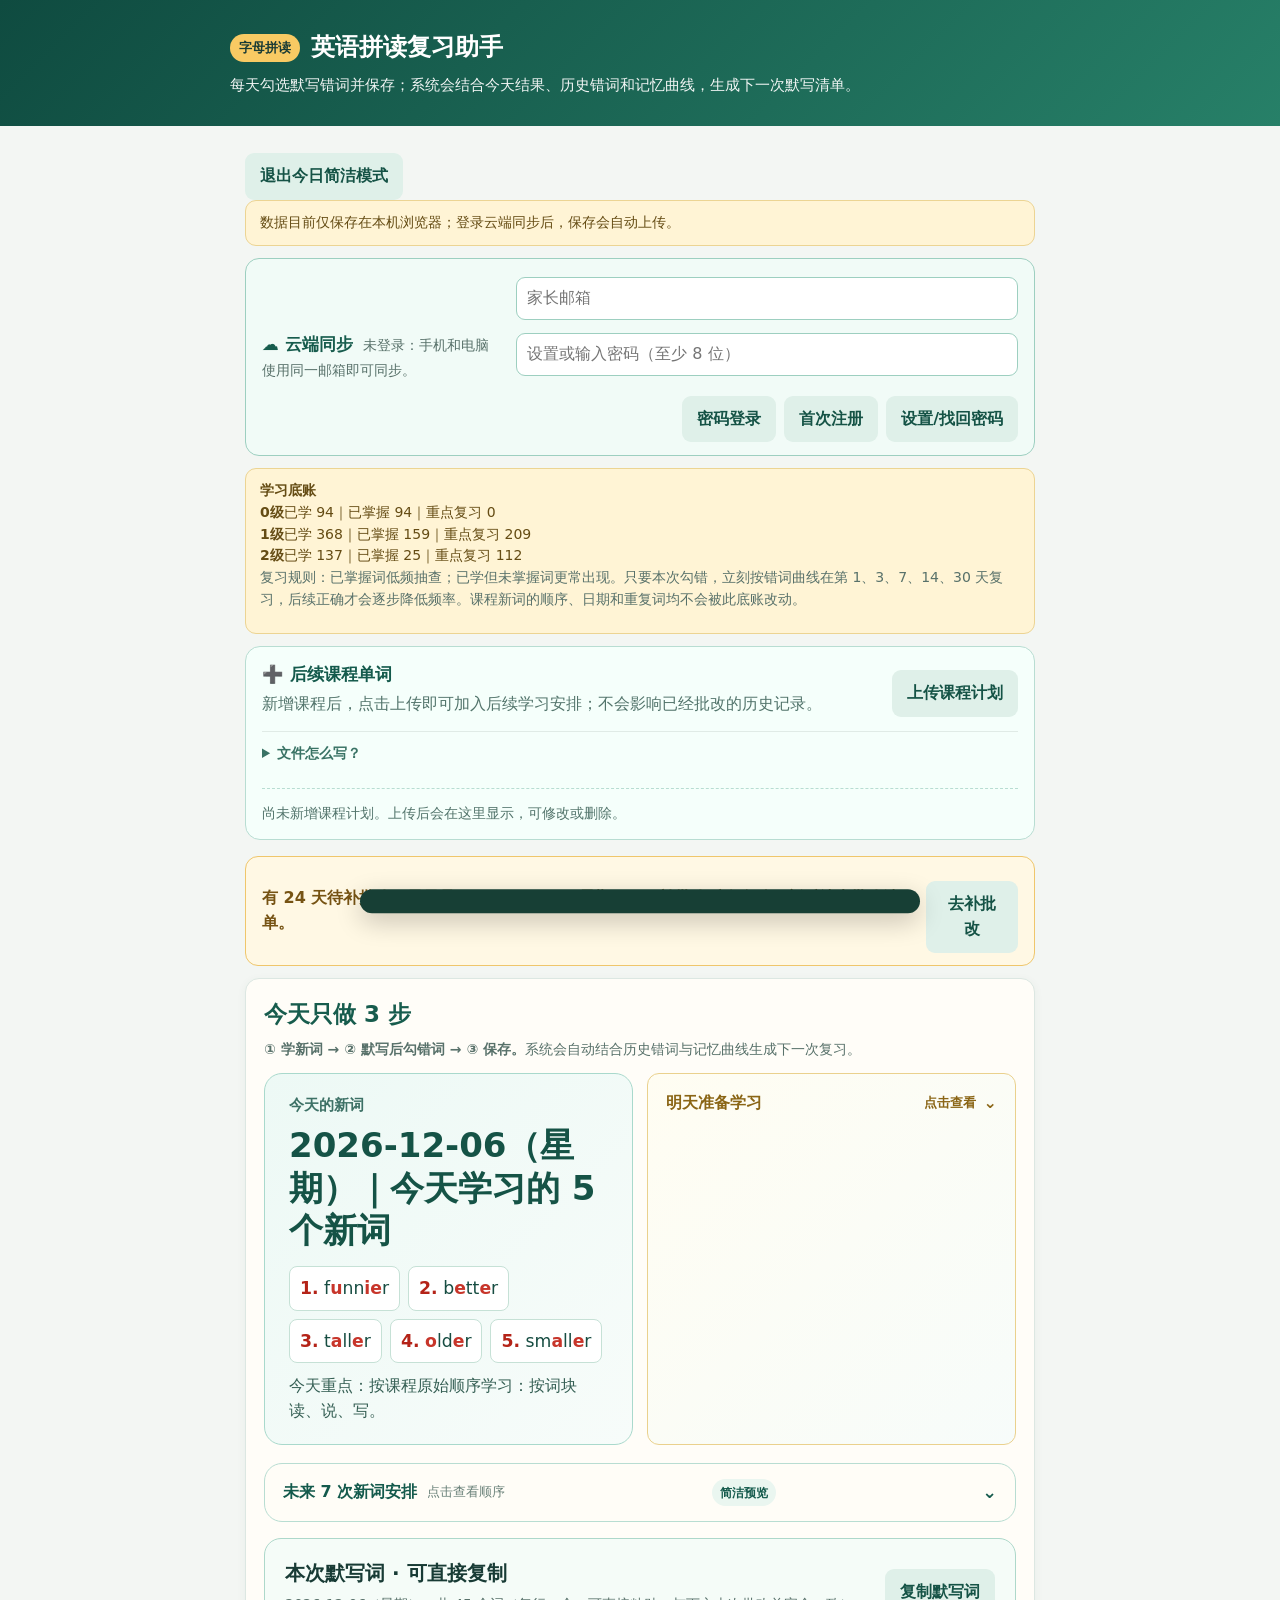
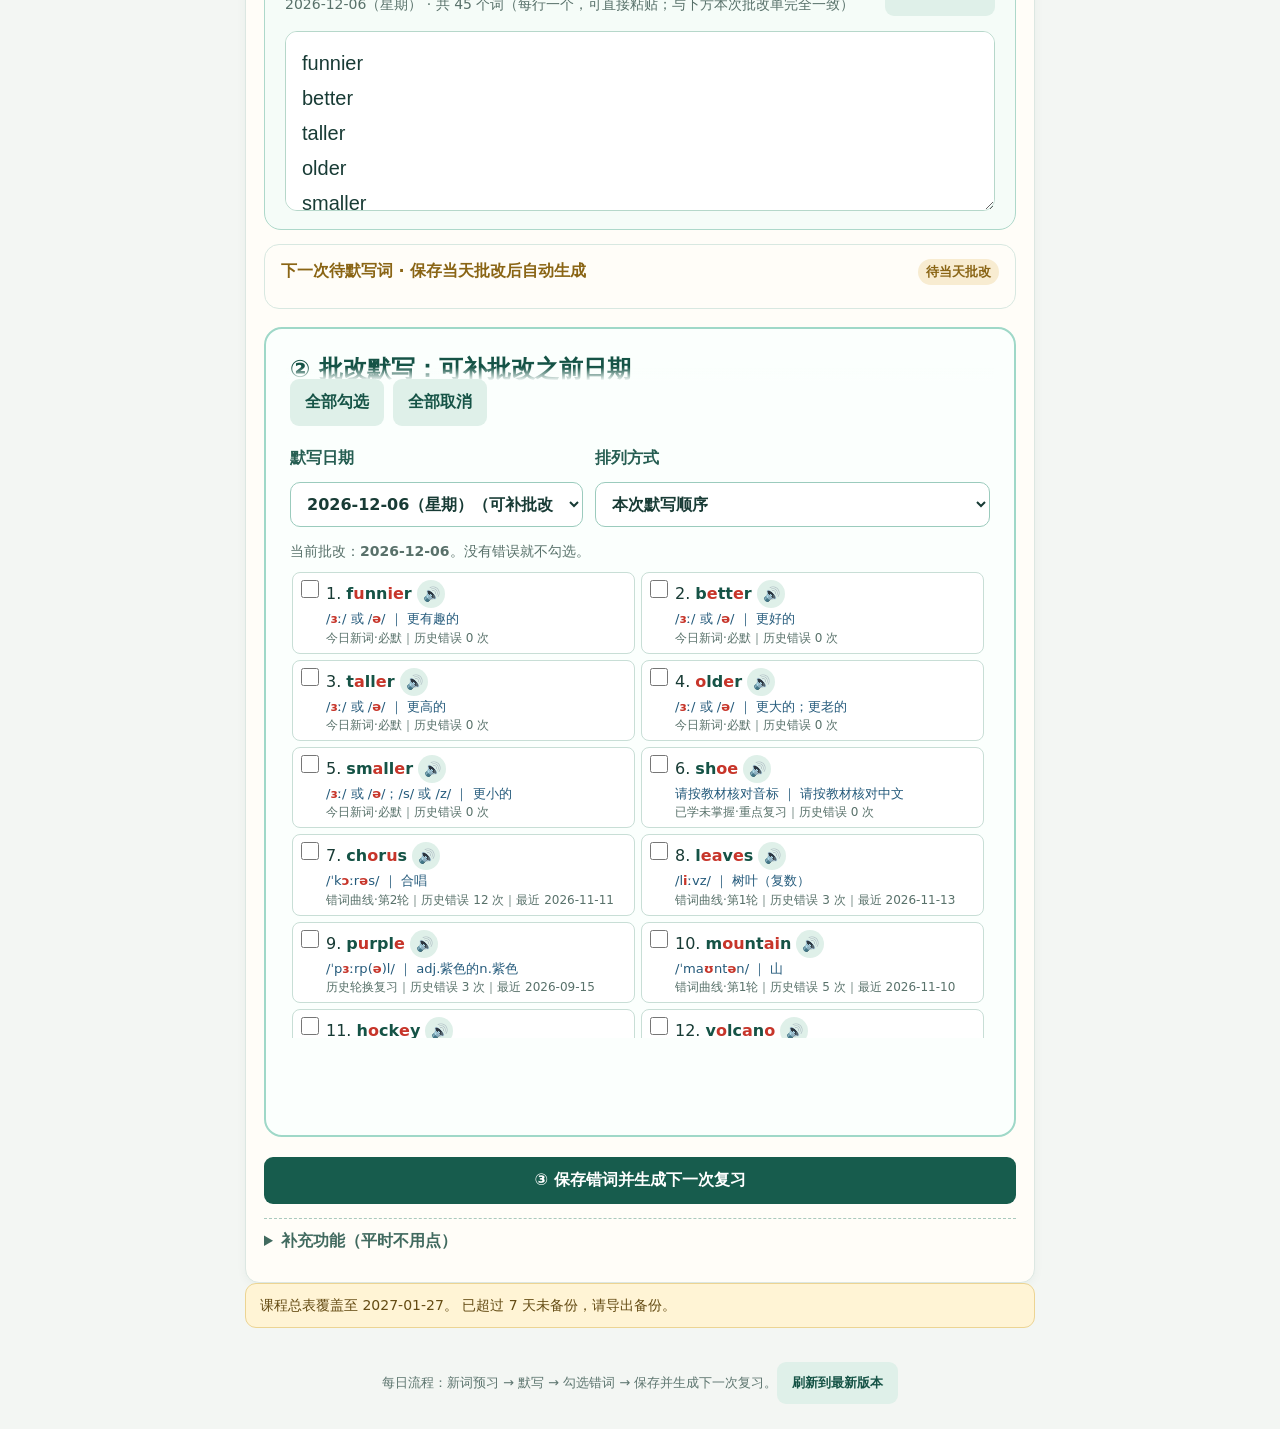
==== index.html @ 4c77c276 "release: load learning baseline and review-priority update" ====
<!doctype html>
<html lang="zh-CN" data-build="20261116-48">
<head>
  <meta charset="utf-8" />
  <meta name="viewport" content="width=device-width, initial-scale=1, viewport-fit=cover" />
  <meta name="theme-color" content="#175c4d" />
  <link rel="manifest" href="./manifest.webmanifest" />
  <link rel="icon" href="./icon.svg" type="image/svg+xml" />
  <title>英语拼读复习助手</title>
  <link rel="stylesheet" href="./style.css" />
  <link rel="stylesheet" href="./upgrade.css?v=20261112-2" />
  <link rel="stylesheet" href="./ui-20261115-37.css?v=20261120-56" />
  <meta http-equiv="Cache-Control" content="no-store, no-cache, must-revalidate" />
</head>
<body>
  <header>
    <div class="brand"><span>字母拼读</span><strong>英语拼读复习助手</strong></div>
    <p>每天勾选默写错词并保存；系统会结合今天结果、历史错词和记忆曲线，生成下一次默写清单。</p>
  </header>
  <main><button type="button" class="secondary compact" id="simpleMode">切换为今日简洁模式</button>
    <section class="notice" id="dataNotice">数据只保存在本手机/浏览器；如需换设备，请在更多功能中导出并导入备份。</section>

    <section class="notice learning-baseline"><b>学习底账</b><div id="learningBaselineContent">正在汇总 0、1、2 级学习进度…</div></section>

    <section class="quick-course" id="quickCourse">
      <div><b>➕ 后续课程单词</b><p>新增课程后，点击上传即可加入后续学习安排；不会影响已经批改的历史记录。</p></div>
      <div class="actions"><button type="button" class="secondary" id="quickImportPlan">上传课程计划</button></div>
      <details><summary>文件怎么写？</summary><p>最简单：新建一个 TXT 文件，每行写一天，例如：<br><code>2026-11-26 | apple, pear, banana, orange, grape</code><br>也支持原来的 JSON 课程计划文件。</p></details>
      <div id="coursePlanManager" class="course-plan-manager"></div>
    </section>

    <section class="pending-correction" id="pendingCorrection" hidden><span id="pendingCorrectionText"></span><button type="button" class="secondary compact" id="openPendingCorrection">去补批改</button></section>

    <section class="card input-card" id="entry">
      <h1>今天只做 3 步</h1>
      <p class="help"><b>① 学新词 → ② 默写后勾错词 → ③ 保存。</b>系统会自动结合历史错词与记忆曲线生成下一次复习。</p>
      <p class="help" id="lateCorrectionHint"></p>
      <div class="daily-word-grid">
      <div class="today-words" id="todayWordsPanel">
        <p class="eyebrow">今天的新词</p>
        <h2 id="todayWordDate">正在载入…</h2>
        <div id="todayWordChips" class="word-chips"></div>
        <p id="todayFocus" class="today-focus"></p>
      </div>
      <details class="today-words tomorrow-words collapsible-words" id="tomorrowWordsPanel">
        <summary><span>明天准备学习</span><small>点击查看</small></summary>
        <div class="collapsible-words-body">
          <p class="eyebrow">下一次固定新词</p>
          <h2 id="tomorrowWordDate">正在载入…</h2>
          <div id="tomorrowWordChips" class="word-chips"></div>
          <p id="tomorrowFocus" class="today-focus"></p>
        </div>
      </details>
      </div>
      <details class="future-plan-card compact-future-plan" id="futurePlanCard">
        <summary><span><b>未来 7 次新词安排</b><small>点击查看顺序</small></span><span class="future-summary-note">简洁预览</span></summary>
        <div class="future-plan-body"><p class="help">按课程原始顺序排列，每行是一次学习的新词。</p><div id="futurePlanList" class="future-plan-list"></div></div>
      </details>
      <section class="paste-card" id="pasteCard">
        <div><h3>本次默写词 · 可直接复制</h3><p id="pasteWordCount" class="help"></p></div>
        <button type="button" class="secondary" id="copyPasteWords">复制默写词</button>
        <textarea id="pasteWordList" readonly spellcheck="false" aria-label="本次默写词，每行一个"></textarea>
      </section>
      <details class="next-paste-card" id="nextPasteCard">
        <summary><span>下一次待默写词 · 保存当天批改后自动生成</span><span id="nextPasteBadge"></span></summary>
        <p id="nextPasteWordCount" class="help"></p>
        <div class="actions"><button type="button" class="secondary" id="copyNextPasteWords">复制下一次待默写词</button></div>
        <textarea id="nextPasteWordList" readonly spellcheck="false" aria-label="下一次待默写词，每行一个"></textarea>
      </details>
      <div class="correction-box" id="correctionBox">
        <h3>② 批改默写：可补批改之前日期</h3>
        <p class="help">选择需要批改的日期；只勾选写错的词。保存后会重新生成之后尚未批改的复习清单。</p>
        <div class="correction-controls">
          <label>默写日期 <select id="correctionDatePicker"></select></label>
          <label>排列方式 <select id="correctionSort"><option value="original">本次默写顺序</option><option value="errors">错误次数从多到少</option><option value="recent">最近加入错题优先</option></select></label>
        </div>
        <p class="help">当前批改：<b id="correctionDate"></b>。没有错误就不勾选。</p>
        <div id="correctionWords" class="correction-words"></div>
        <div class="actions"><button type="button" class="secondary" id="selectAllErrors">全部勾选</button><button type="button" class="secondary" id="clearAllErrors">全部取消</button></div>
      </div>
      <textarea id="errorWords" class="data-only" aria-hidden="true"></textarea>
      <textarea id="newWords" class="data-only" aria-hidden="true"></textarea>
      <textarea id="nextNewWords" class="data-only" aria-hidden="true"></textarea>
      <button class="primary" id="saveAndPlan">③ 保存错词并生成下一次复习</button>
      <details class="optional-input"><summary>补充功能（平时不用点）</summary>
        <label>日期 <input id="studyDate" type="date" /></label>
        <button type="button" class="secondary compact" id="returnToday">回到今天</button>
        <button type="button" class="secondary compact" id="fillMasterPlan">重新载入当天新词</button>
        <div class="study-shift-box"><b>当天没学新词？</b><span>把原计划的 5 个词顺延到实际学习日；后面的课程会自动同步后移。</span><label>原计划日 <input id="postponeSourceDate" type="date" /></label><label>实际学习日 <input id="postponeActualDate" type="date" /></label><button type="button" class="secondary compact" id="postponeStudyDay">确认顺延课程</button><p class="help" id="studyShiftHint"></p></div>
        <p class="help" id="masterPlanHint"></p>
        <label>临时新增默写词 <small>每行一个英文；也可写“英文 | 中文 | 音标”。</small>
          <textarea id="customWords" rows="3" placeholder="例如：engine&#10;helmet | 头盔 | /ˈhelmɪt/"></textarea>
        </label>
        <label>加入到哪天的默写 <input id="customWordsDate" type="date" /></label><button type="button" class="secondary" id="addCustomWords">加入并自动补全</button><p class="help" id="customStatus"></p><div id="customWordsManager" class="custom-words-manager"></div>
        <label>记录当天可汗主题（可不填）
          <select id="khanDone">
          <option value="">今天未做或暂不记录</option>
          <option value="1-Syllable & 2-Syllable Words">一、二音节词</option>
          <option value="Final -e & Long Vowel Teams">Magic e 与长元音组合</option>
          <option value="Consonant Blends">辅音连缀</option>
          <option value="Consonant Digraphs">字母组合 ch sh th wh</option>
          <option value="r-Controlled Vowels">r 控制元音 ar or er ir ur</option>
          <option value="Inflectional Endings">词尾 ing ed s</option>
          <option value="Nonsense Words">陌生词解码</option>
          <option value="Reading Fluency">朗读利度</option>
          <option value="Books / Early Readers">绘本与早期读物阅迁移</option>
          </select>
        </label>
      </details>
    </section>

    <section class="card advanced-card" id="test">
      <h2>规则检验：自动出题 + 可选记录得分</h2>
      <p class="help">方会根据每天的错词、新词和累错因自动生成检验重点；您不填数也会自动调整。周末或做完自题后，再填分数，会让建议更准。</p>
      <div class="test-grid">
        <label>字母组合辨认 <input id="comboScore" type="number" min="0" max="10" placeholder="0-10" /> /10</label>
        <label>陌词读写 <input id="decodeScore" type="number" min="0" max="10" placeholder="0-10" /> /10</label>
        <label>Magic e 对比 <input id="magicScore" type="number" min="0" max="4" placeholder="0-4" /> /4</label>
        <label>多音节拆分 <input id="syllableScore" type="number" min="0" max="5" placeholder="0-5" /> /5</label>
      </div>
      <button class="secondary" id="saveTest">保存检结果并更新建议</button>
    </section>

    <section class="notice" id="curriculumNotice"></section>

    <section class="card hidden advanced-card" id="progress">
      <h2>学习成果</h2><div id="progressContent"></div>
    </section>

    <section class="card hidden" id="plan">
      <h2>下一次需要默写的单词 <span id="nextDate"></span></h2>
      <p id="planSummary" class="plan-summary"></p>
      <p id="planNote" class="help"></p>
      <div id="dictationList" class="dictation-list"></div>
    </section>

    <section class="card hidden" id="analysis">
      <h2>孩子当前薄弱分析（由所有错词自动累计）</h2>
      <div id="weaknessContent"></div>
    </section>

    <section class="card hidden" id="khanPlan">
      <h2>明天可汗学院么学</h2>
      <div id="khanContent"></div>
    </section>

    <section class="card hidden advanced-card" id="checkPlan">
      <h2>今日规则检验（由错词自动生成</h2>
      <div id="checkContent"></div>
    </section>

    <section class="card advanced-card" id="soundCards">
      <h2>字母合 音标 音素 规则卡</h2>
      <p class="help">每天选当天相关的2-3张卡看组合，读出音素，说例词，最写一个同规律的新词。音标是帮家长核对发音的工具；跟读时以汗学院的声音为准。</p>
      <div id="soundCardContent" class="sound-grid"></div>
      <p class="help">注意：<b>th、ooou、ea</b>等组合在不同单词中可有不同读音。先掌握卡片上的常读音；遇到例外词单独标记，不规则说成绝对正确。</p>
      <details><summary>家长规则地图：照片里的表怎样使用</summary><p>这些表是<b>长查规则的地图</b>，不是让孩子次背完的清单。先找错词里的词，例如 <b>boots → oo</b>、<b>shirt  ir</b>、<b>phone → ph + o_e</b>；每天只选 2-3 条规则，完成“看组合说素 → 圈词块 → 读写陌生同规律词 → 在阅读中再找一次”。同一合可能有多种读音，先学最常见对应关系，再把例外单列。</p><p><b>音标说明：</b>本工具以常见英 IPA 作家长参照；美式中 /əʊ/ 常作 /oʊ/，r 音也会有差异。孩子必默写音标，必须能听、说、辨并用规则读写。</p></details>
    </section>

    <section class="card hidden advanced-card" id="weekReport"><h2>本周学习报告</h2><div id="weekReportContent"></div><div class="actions"><button type="button" class="secondary" id="exportWeeklyReport">导出周报告（WPS .doc）</button></div></section>

    <section class="card hidden" id="weekend">
      <h2>周末整体复盘</h2>
      <div id="weekendContent"></div>
    </section>

    <section class="card hidden advanced-card" id="diagnostics"><h2>诊断信息</h2><p id="diagnosticContent" class="help"></p></section>

    <section class="card hidden advanced-card" id="history">
      <h2>学习录管理</h2>
      <p class="help">可查、修改或删除已保存的日期。修后重新保存，后续复习计划会随更新。</p>
      <div id="historyContent"></div>
    </section>

    <button type="button" class="secondary more-tools" id="toggleAdvanced">显示更多功能（规则卡、录管理、备份）</button>

    <section class="card tools advanced-card">
      <h2>数据与使用说明</h2>
      <details><summary>怎么导出到鸿蒙手机/WPS</summary><ol><li>当天学习卡生成后，点“<b>导出当天总表（WPS .doc）</b>”；需默写时，点“<b>导出下一次 40 默写作业（.doc）</b>”。这两种是可用 WPS 打开的 Word 格式，不是数据备份。</li><li>在鸿蒙手机的下载通知或“文件管理”中找到该 <b>.doc</b> 文件，点“用 WPS Office 打”。随后可编辑、打印或在 WPS 中另存为 PDF。</li><li>若想直接得到 PDF，点“<b>打印当天总表 / 保存 PDF</b>”，在手机系统打印页选择“存为 PDF”或“分享至 WPS”。</li><li>“<b>导出备份</b>”是 <b>.json</b> 数据文件，只用于以后导入本工具恢复记录，不用 WPS 打开。</li></ol></details>
      <details><summary>打印后样扫码批改、自动排明天复习</summary><ol><li>打印“下一次 40 词默写作业”后，作业右上角会有二维码。孩子写完后，用<b>同一台手机</b>的相机/微信扫一扫二维码。</li><li>扫码会打开当天的“勾选今天写的词”。只勾选家长判错的词；临时有别的错词，可直接在上方今天默写错误词”框内补充。</li><li>点绿色“<b>保存并生成下一次划</b>”。系统会把当天错词记入：次日必复习、随后第3天/第7天/14天/第30天继续复现；错得多的词会更频繁出现。</li><li><b>重要：</b>错题记录保存在扫码这台手机的览器里。请固定用同一台手机扫，并每周点一次“导出备份”；手机或清除浏览器数据后，使用导入备份”恢复。</li></ol></details>
      <details><summary>可汗学院具体哪里：选课 布置 查看</summary><ol><li><b>按标准精确找课：</b>点顶部 <b>Search</b>（放大镜）→ <b>Choose Standard</b> → <b>Common Core 1st Grade</b> → <b>CCSS.ELA</b> → <b>CCSS.ELA.RF</b> → <b>CCSS.ELA.RF.1.3</b>。这里是拼读与字母组合主线。</li><li><b>按主题快速找课：</b>点 <b>Reading</b>（阅读） 右上角选 <b>1st Grade</b>。按本页议找课程标题：<b>Final -e & Long Vowel Teams</b>（长元音/元音组合）、<b>r-Controlled Vowels</b>（ar or er ir ur）<b>Consonant Blends</b>（连缀）、<b>Consonant Digraphs</b>（ch sh th wh）、<b>1-Syllable & 2-Syllable Words</b>（音节）、<b>Reading Fluency</b>（朗读）。</li><li><b>布置顺序：</b>第一次点 <b>Main</b>（主课）；能解释规律并完成陌词读写，再点 <b>Practice 1</b>、<b>Practice 2</b>。若 Main 分数低或规则验没过，改点 <b>Basic</b>（基础支），不要急着刷练习。</li><li><b>读迁移：</b>每周 2 次点 <b>Books</b>，或在 Reading 找 <b>Early Readers</b>选一本短书，读 5-10 分钟：让孩圈/说当天组合，读一句含该组合句子，再用中文复述一句意思。本不是每个词都可按自然拼读，会的词可直接告诉他。</li><li><b>看掌握：</b>点 <b>Students</b> → <b>Class Reports</b>（班级报告）→ 在 <b>Assignments</b> 看已布置任务，或 <b>All Progress</b> 看全部历史记录。看件事：Main/Basic 是否完成、尝试得分是否提升、纸笔陌生词检验否同时达标。单次高分不等于规掌握。</li></ol></details>
      <details><summary>怎么区分会写单词和会拼规则</summary><p>会写旧词只说明孩记住了这个词；只有“能说出组读音、能读写没背过但规律相同词、能区分 hop/hope 这类对比词”才算真正掌握规则。本页面的“本周规则检验”专门记录这三件事。</p></details>
      <label>孩子昵称 <small>用于区分备份文件，不填写也可以。</small><input id="childName" type="text" maxlength="30" placeholder="例如：小" /></label>
      <label>规则例外词 <small>每行一个；这些词将按“视觉写”处理，不再套用自动拼读规。</small><textarea id="ruleExceptions" rows="3" placeholder="例如：one&#10;said"></textarea></label>
      <label class="upload">导入下一阶段课程计划<input id="importPlan" type="file" accept="application/json,.json,text/plain,.txt" /></label><p class="help">课程计划 JSON 为日期数组，每项包含 date、wordsfocus；导入后将优先覆盖同日期固定计划。</p>
      <div class="actions"><button class="secondary" id="exportData">导出备份</button><label class="upload">入备份<input id="importData" type="file" accept="application/json,.json,text/plain,.txt" /></label><button class="danger" id="resetData">清空全部数</button></div>
    </section>
  </main>
  <div id="saveToast" class="save-toast" role="status" aria-live="polite"><span id="saveToastText"></span><button type="button" class="secondary compact" id="toastExport" hidden></button></div>
  <footer>每日流程：新词预习 → 默写 → 勾选错词 → 保存并生成下一次复习。<button type="button" class="secondary compact" id="refreshApp">刷新到最新版本</button></footer>
  <script src="./master-plan-20261115-35.js?v=20261121-71"></script>
  <script src="./learned-vocabulary.js?v=20261112-1"></script>
  <script src="./mastery-baseline.js?v=20261121-72"></script>
  <script src="./planner.js?v=20261120-56"></script>
<script src="./storage.js?v=20261120-56"></script>
<script src="./app.js?v=20261121-72"></script>
</body>
</html>
---- style.css ----
:root{--ink:#183b35;--green:#175c4d;--pale:#edf7f3;--gold:#e8ab31;--paper:#fffdf8;--line:#c8dad3;--muted:#58716a}*{box-sizing:border-box}body{margin:0;background:#f3f6f3;color:var(--ink);font-family:"Microsoft YaHei","Noto Sans CJK SC",system-ui,sans-serif;font-size:16px;line-height:1.55}header{background:linear-gradient(135deg,#0f4b40,#278068);padding:29px max(18px,calc((100vw - 820px)/2));color:#fff}.brand{display:flex;gap:11px;align-items:center}.brand span{padding:4px 9px;background:#f8ca63;color:#193b35;border-radius:20px;font-size:13px;font-weight:700}.brand strong{font-size:24px}header p{margin:8px 0 0;font-size:15px;opacity:.94}main{width:min(820px,100%);padding:15px;margin:auto}.notice{padding:11px 14px;background:#fff4d5;border:1px solid #ecd493;border-radius:11px;font-size:14px;color:#654c14}.card{background:var(--paper);border:1px solid #dce7e2;border-radius:14px;padding:18px;margin:15px 0;box-shadow:0 2px 10px rgba(29,72,60,.05)}h1,h2{margin:0 0 7px;color:var(--green)}h1{font-size:23px}h2{font-size:20px}.help{margin:0 0 12px;color:var(--muted);font-size:14px}label{display:block;font-weight:700;margin:12px 0 4px}label small{display:block;font-weight:400;font-size:13px;color:var(--muted)}input,textarea,select{margin-top:5px;width:100%;border:1px solid var(--line);border-radius:9px;padding:10px;font:inherit;background:#fff}textarea{resize:vertical}.primary,.secondary,.danger,.upload{font:inherit;border:0;border-radius:9px;padding:11px 15px;margin-top:12px;cursor:pointer;font-weight:700}.primary{background:var(--green);color:#fff;width:100%}.secondary,.upload{background:#dff0e9;color:#155346}.danger{background:#fae4e1;color:#8a2b25}.actions{display:flex;flex-wrap:wrap;gap:9px;margin-top:8px}.actions button{margin-top:0}.upload input{display:none}.test-grid{display:grid;grid-template-columns:1fr 1fr;gap:3px 14px}.test-grid label{font-size:14px}.test-grid input{display:inline-block;width:60px;padding:6px;margin:0 3px}.hidden{display:none}.dictation-list{display:grid;grid-template-columns:1fr 1fr;gap:8px;margin-top:12px}.word{border:1px solid var(--line);padding:9px;border-radius:9px;background:#fff}.word b{display:inline-block;min-width:28px;color:var(--green)}.tag{float:right;font-size:12px;padding:2px 6px;background:var(--pale);border-radius:20px;color:#32685a}.rule-list{padding-left:20px}.rule-list li{margin-bottom:7px}.weak{display:grid;grid-template-columns:110px 1fr;gap:5px 9px;padding:10px 0;border-bottom:1px dashed var(--line)}.weak:last-child{border-bottom:none}.score-bad{color:#b24132;font-weight:700}.score-good{color:#17664f;font-weight:700}details{border-top:1px solid #e0ebe6;padding:10px 0}summary{cursor:pointer;font-weight:700}details p,details ol{font-size:14px;color:#435e57}footer{text-align:center;color:#5d756f;font-size:13px;padding:7px 15px 25px}.sound-grid{display:grid;grid-template-columns:repeat(2,minmax(0,1fr));gap:8px}.sound{border:1px solid var(--line);border-radius:9px;padding:10px;background:#fff}.sound b{font-size:18px;color:var(--green)}.sound em{font-style:normal;color:#a26500;font-weight:700;margin-left:6px}.sound small{display:block;color:#49645d;margin-top:3px}@media(max-width:560px){.test-grid,.dictation-list,.sound-grid{grid-template-columns:1fr}.brand strong{font-size:21px}.card{padding:15px}}@media print{header{padding:12mm;color:#000;background:none}header p,.notice,.input-card,#test,.tools,footer,.actions{display:none}body{background:#fff}.card{border:0;box-shadow:none;padding:0;margin:0 0 10mm}.hidden{display:block}.dictation-list{grid-template-columns:1fr 1fr}.word{padding:6px}.tag{display:none}}
---- upgrade.css ----
/* 每日总表升级样式：保留旧页面，专门优化当天打印卡和手机阅读。 */
.primary.compact{width:auto;min-width:220px}
.daily-print{margin-top:12px;color:#153c35}
.daily-print h3{margin:22px 0 9px;padding-left:10px;border-left:5px solid #e65b4f;font-size:1.18rem}
.daily-print table{width:100%;border-collapse:collapse;margin:8px 0 12px;font-size:.94rem}
.daily-print th,.daily-print td{border:1px solid #bcd0c9;padding:7px;vertical-align:top;text-align:left}
.daily-print th{background:#e9f5f0}
.daily-print .red-tip{color:#b42318;font-weight:700;background:#fff0ef;padding:8px 10px;border-radius:8px}
.daily-print .story-en{background:#f2f8ff;border:1px solid #bed6e8;padding:12px;border-radius:8px;line-height:1.75}
.daily-print .daily-top{display:flex;justify-content:space-between;gap:8px;flex-wrap:wrap}
.daily-print .review-words,.daily-print .curve-note{line-height:1.8;background:#f5f8f5;padding:9px;border-radius:8px}
.plan-loader{margin:2px 0 14px;padding:10px;border:1px solid #b9d8cc;border-radius:10px;background:#f4fbf8}
.plan-loader .help{margin:8px 0 0}.master-focus{padding:9px 10px;background:#eef7ff;border-left:5px solid #3176ac;border-radius:7px;line-height:1.65}
@media(max-width:620px){.daily-print table{font-size:.82rem}.daily-print th,.daily-print td{padding:5px}.primary.compact{width:100%}}
@media print{body{background:#fff}.daily-print{font-size:12pt}.daily-print h3{font-size:15pt;break-after:avoid}.daily-print table{page-break-inside:avoid}.daily-print .story-en{page-break-inside:avoid}}

/* 扫码批改与家长加词：手机上先勾选，再保存，不需要逐个重新输入。 */
.today-words{margin:14px 0;padding:15px;border-radius:12px;background:#edf8f3;border:1px solid #b7dccd}
.today-words .eyebrow{margin:0;color:#52766b;font-size:.9rem;font-weight:700}.today-words h2{margin:4px 0 10px;color:#155346;font-size:1.32rem}
.word-chips{display:flex;flex-wrap:wrap;gap:8px}.word-chip{display:inline-block;padding:8px 10px;border-radius:8px;background:#fff;color:#174d42;font-size:1.08rem;border:1px solid #c6e1d6}.word-chip b{color:#b42318}.today-focus{margin:11px 0 0;line-height:1.55;color:#355f54}
.data-only{display:none!important}.optional-input{margin-top:14px;padding-top:10px;border-top:1px dashed #a9c9bd}.optional-input summary{cursor:pointer;color:#416a5f;font-weight:700}.optional-input label{margin-top:12px}
.advanced-card{display:none}.advanced-card.shown{display:block}.more-tools{display:block;margin:12px auto 20px}
.correction-box{margin:14px 0 8px;padding:13px;border:2px solid #9dcfc0;border-radius:11px;background:#f4fbf8}
.correction-box h3{margin:0 0 5px;color:#155346;font-size:1.05rem}.correction-box .help{margin-bottom:8px}
.correction-words{display:grid;grid-template-columns:repeat(2,minmax(0,1fr));gap:6px;max-height:345px;overflow:auto;padding:2px}
.qr-access{display:flex;align-items:center;gap:10px;margin:8px 0;padding:9px;border-radius:9px;background:#fff;border:1px dashed #93c9b7}
.qr-access img{width:76px;height:76px;flex:0 0 auto}
.qr-access b,.qr-access span,.qr-access a{display:block}
.qr-access span{margin:3px 0;color:#4d6d63;font-size:.88rem}
.qr-access a{color:#0c6855;font-weight:700;text-decoration:underline}
.correction-choice{display:flex;align-items:flex-start;gap:7px;margin:0!important;padding:7px 8px;border:1px solid #c8ded6;border-radius:8px;background:#fff;font-weight:400;line-height:1.25}
.correction-choice input{width:18px;height:18px;min-width:18px;margin:0}.correction-choice b{color:#155346}.correction-choice small{display:block;margin-top:3px;color:#58716a;font-size:12px}
@media(max-width:560px){.correction-words{grid-template-columns:1fr;max-height:310px}.correction-choice{padding:9px}.qr-access img{width:65px;height:65px}}
@media print{.correction-box{display:none}}

/* 学习记录管理：让家长可以回看、修正或删除误录日期。 */
.history-row{display:flex;justify-content:space-between;align-items:center;gap:12px;padding:12px 0;border-bottom:1px dashed #b9d3c9}.history-row:last-child{border-bottom:0}.history-row b,.history-row span,.history-row small{display:block}.history-row span{margin-top:3px;color:#43685d;font-size:.9rem}.history-row small{margin-top:4px;color:#6c7f79;word-break:break-word}.history-actions{display:flex;flex-wrap:wrap;gap:7px;justify-content:flex-end}.history-actions .compact{margin-top:0;padding:8px 10px;font-size:.88rem}@media(max-width:560px){.history-row{align-items:flex-start;flex-direction:column}.history-actions{width:100%;justify-content:flex-start}}

/* 保存反馈、计划构成与复习状态。 */
.plan-summary{margin:8px 0;padding:9px 10px;border-radius:8px;background:#eef7ff;color:#245a7b;font-size:.92rem;font-weight:700}.word-status{display:block;margin:4px 0 0 28px;color:#58716a;font-size:.78rem}.save-toast{position:fixed;z-index:20;left:50%;bottom:18px;transform:translate(-50%,130%);width:min(92vw,560px);display:flex;align-items:center;justify-content:space-between;gap:10px;padding:12px 14px;border-radius:12px;background:#173f35;color:#fff;box-shadow:0 8px 26px rgba(0,0,0,.22);transition:transform .25s ease}.save-toast.shown{transform:translate(-50%,0)}.save-toast .secondary{margin:0;white-space:nowrap}@media(max-width:560px){.save-toast{align-items:flex-start;flex-direction:column;bottom:10px}.word-status{margin-left:0}}

.progress-grid{display:grid;grid-template-columns:repeat(4,1fr);gap:8px}.progress-grid div{padding:12px 7px;text-align:center;border-radius:9px;background:#edf7f3}.progress-grid b,.progress-grid span{display:block}.progress-grid b{font-size:1.35rem;color:#155346}.progress-grid span{margin-top:3px;font-size:.78rem;color:#58716a}@media(max-width:560px){.progress-grid{grid-template-columns:1fr 1fr}}

.simple-mode #dailyCard,.simple-mode #test,.simple-mode #plan,.simple-mode #analysis,.simple-mode #khanPlan,.simple-mode #checkPlan,.simple-mode #soundCards,.simple-mode #weekend,.simple-mode .more-tools,.simple-mode .tools,.simple-mode #progress,.simple-mode #history,.simple-mode #diagnostics{display:none!important}.simple-mode #entry{margin-top:8px}

.speak-word{border:0;background:#dff0e9;border-radius:50%;width:28px;height:28px;cursor:pointer;font-size:14px}.weekly-report{line-height:1.7}.weekly-report p{padding:8px 10px;background:#f4f8f5;border-radius:8px}.simple-mode #weekReport{display:none!important}

.word-detail{display:block;margin:5px 0 0 28px;color:#245a7b;font-size:.82rem}.story-sentence{display:inline-block;margin:3px 2px;padding:3px 5px;border-radius:6px}.story-sentence:hover{background:#e7f4ee}@media(max-width:560px){.word-detail{margin-left:0}}

.vowel-mark{color:#c7352a;font-style:normal;font-weight:800}.correction-choice small:first-of-type{color:#245a7b;font-size:.82rem}
---- ui-20261115-37.css ----
/* 版本 20261115-35：聚焦每日学习和补批改操作 */
:root{--action:#175c4d;--soft:#edf7f3;--focus:#fff7de}
#entry{max-width:1120px;margin:0 auto}
#todayWordsPanel{padding:20px 24px;border:1px solid #a9d9cc;border-radius:18px;background:linear-gradient(135deg,#edf9f5,#f7fcfa)}
#todayWordsPanel .eyebrow{margin:0 0 7px;font-size:15px;font-weight:800;color:#3d7166}
#todayWordsPanel h2{margin:0;font-size:clamp(24px,4vw,34px);line-height:1.25}
#todayWordsPanel .word-chips{margin-top:14px}
#correctionBox{margin-top:18px;padding:22px 24px;border:2px solid #9fd8c8;border-radius:18px;background:#fbfffd}
#correctionBox h3{margin:0 0 8px;font-size:24px}
.correction-controls{display:grid;grid-template-columns:minmax(180px,1fr) minmax(210px,1.35fr);gap:12px;margin:16px 0 10px}
.correction-controls label{display:grid;gap:6px;font-weight:800;color:#265e52}
.correction-controls select{width:100%;padding:11px 12px;border:1px solid #9bcbbd;border-radius:10px;background:#fff;color:#183b35;font:inherit}
#correctionWords{max-height:min(52vh,540px);overflow:auto;padding-right:6px}
#correctionWords::-webkit-scrollbar{width:8px}
#correctionWords::-webkit-scrollbar-thumb{background:#a8c9be;border-radius:99px}
#correctionBox .actions{position:sticky;bottom:0;margin:16px -4px -4px;padding:12px 4px 4px;background:linear-gradient(0deg,#fbfffd 78%,transparent)}
@media (max-width:640px){
  #entry{padding:0 12px}
  #todayWordsPanel,#correctionBox{padding:17px 16px;border-radius:15px}
  #todayWordsPanel h2{font-size:26px}
  #correctionBox h3{font-size:21px}
  .correction-controls{grid-template-columns:1fr;gap:9px}
  #correctionWords{max-height:48vh}
}

/* 云端同步：首次只需邮箱登录，日常自动上传 */
.cloud-sync{max-width:1120px;margin:12px auto;padding:13px 16px;border:1px solid #9dcfc0;border-radius:14px;background:#f1fbf7;display:flex;align-items:center;justify-content:space-between;gap:14px}
.cloud-sync b{font-size:17px;color:#175c4d;margin-right:10px}.cloud-status{font-size:14px;color:#58716a}.cloud-status.ok{color:#167a58}.cloud-status.warn{color:#9a5b16}
.cloud-controls{display:flex;gap:8px;align-items:center;flex-wrap:wrap;justify-content:flex-end}.cloud-controls input{min-width:188px;padding:8px 10px;border:1px solid #9dcfc0;border-radius:9px;font:inherit}.cloud-email{font-size:14px;color:#265e52;font-weight:700}
@media(max-width:720px){.cloud-sync{margin:10px 12px;display:block}.cloud-sync>div:first-child{margin-bottom:10px}.cloud-controls{justify-content:flex-start}.cloud-controls input{flex:1;min-width:160px}}
.cloud-controls input[type="password"]{min-width:205px}@media(max-width:720px){.cloud-controls input[type="password"]{min-width:160px}}
#todayWordsPanel,.tomorrow-words{margin-bottom:14px}.tomorrow-words{background:linear-gradient(135deg,#fffdf2,#f7fcfa);border-color:#ead18d}.tomorrow-words .eyebrow{color:#8a6515}
/* 每日核对：新词、同步和补批改一眼可见 */
.notice.cloud-notice{background:#e7f7f1;border-color:#91d2bd;color:#17614d}
.pending-correction{max-width:1120px;margin:12px auto;padding:12px 16px;border:1px solid #efc66b;border-radius:13px;background:#fff8e4;color:#765313;display:flex;align-items:center;justify-content:space-between;gap:12px;font-weight:700}
.daily-word-grid{display:grid;grid-template-columns:1fr 1fr;gap:14px;margin-bottom:18px}.daily-word-grid #todayWordsPanel,.daily-word-grid .tomorrow-words{margin:0;min-height:100%}
@media(max-width:760px){.daily-word-grid{grid-template-columns:1fr;gap:10px}.pending-correction{margin:10px 12px;align-items:flex-start;flex-direction:column}.pending-correction button{width:100%}}

.paste-card{margin:0 0 18px;padding:18px 20px;border:1px solid #add8ca;border-radius:17px;background:#f5fcf8;display:grid;grid-template-columns:1fr auto;gap:10px 16px;align-items:center}.paste-card h3{margin:0;font-size:20px}.paste-card .help{margin:5px 0 0}.paste-card textarea{grid-column:1/-1;width:100%;min-height:180px;max-height:340px;resize:vertical;padding:14px 16px;border:1px solid #b6d7ca;border-radius:12px;background:#fff;color:#183b35;font:20px/1.75 Arial,sans-serif;white-space:pre;overflow:auto}
@media(max-width:640px){.paste-card{padding:16px;grid-template-columns:1fr}.paste-card button{width:100%}.paste-card textarea{font-size:18px;min-height:150px}}

.future-plan-card{margin:4px 0 16px;padding:20px;border:1px solid #b8ddd2;border-radius:18px;background:linear-gradient(135deg,#f4fffb,#fffdf5)}
.future-plan-card h2{margin:3px 0 5px;font-size:1.25rem}.future-plan-list{display:grid;gap:9px}.future-plan-item{border:1px solid #d8e8e1;border-radius:12px;background:#fff;overflow:hidden}.future-plan-item summary{cursor:pointer;list-style:none;display:flex;align-items:center;justify-content:space-between;gap:12px;padding:13px 15px;color:#145a4c}.future-plan-item summary::-webkit-details-marker{display:none}.future-plan-item summary::after{content:"⌄";font-size:1.15rem;transition:transform .16s}.future-plan-item[open] summary::after{transform:rotate(180deg)}.future-plan-item .word-chips{padding:0 15px 4px}.future-plan-item .today-focus{padding:0 15px 12px;margin:5px 0 0}.future-plan-count{flex:0 0 auto;border-radius:99px;background:#eaf6f0;padding:3px 9px;font-size:.82rem;color:#397365}
@media(max-width:640px){.future-plan-card{padding:16px 13px;border-radius:15px}.future-plan-item summary{padding:12px;font-size:.92rem}.future-plan-item summary span:first-child{line-height:1.45}.future-plan-item .word-chips{padding:0 12px 4px}.future-plan-item .today-focus{padding:0 12px 12px}.future-plan-count{font-size:.76rem;padding:3px 7px}.paste-card textarea{font-size:16px}}

.next-paste-card{margin:-4px 0 16px;border:1px solid #d8e8e1;border-radius:15px;background:#fffdf8;padding:0 16px 14px}.next-paste-card summary{cursor:pointer;list-style:none;padding:14px 0 9px;font-weight:700;color:#8a6515;display:flex;justify-content:space-between;gap:10px}.next-paste-card summary::-webkit-details-marker{display:none}.next-paste-card[open] summary{border-bottom:1px dashed #ead18d;margin-bottom:9px}.next-paste-card textarea{width:100%;box-sizing:border-box;min-height:120px;resize:vertical;border:1px solid #d8e8e1;border-radius:10px;background:#fff;padding:12px;color:#17483d;font:16px/1.65 ui-monospace,Consolas,monospace}.next-paste-card .actions{margin:8px 0}.next-paste-card #nextPasteBadge{font-size:.8rem;font-weight:600;border-radius:99px;background:#f8ecd1;padding:3px 8px;white-space:nowrap}@media(max-width:640px){.next-paste-card{padding:0 13px 12px}.next-paste-card textarea{font-size:16px}}

.collapsible-words{padding:0;overflow:hidden}.collapsible-words summary{cursor:pointer;list-style:none;display:flex;align-items:center;justify-content:space-between;padding:17px 18px;font-weight:800;color:#8a6515}.collapsible-words summary::-webkit-details-marker{display:none}.collapsible-words summary::after{content:"⌄";margin-left:8px;transition:transform .16s}.collapsible-words[open] summary::after{transform:rotate(180deg)}.collapsible-words summary small{margin-left:auto;color:#8a6515;font-weight:600}.collapsible-words-body{padding:0 18px 17px;border-top:1px dashed #ead18d}.collapsible-words-body .eyebrow{margin-top:13px}@media(max-width:640px){.collapsible-words summary{padding:15px 14px}.collapsible-words-body{padding:0 14px 14px}.future-plan-card> .future-plan-head .help{margin-bottom:4px}}

.compact-future-plan{padding:0;overflow:hidden;background:#fffdf7}.compact-future-plan>summary{cursor:pointer;list-style:none;display:flex;justify-content:space-between;align-items:center;gap:10px;padding:15px 18px;color:#145a4c}.compact-future-plan>summary::-webkit-details-marker{display:none}.compact-future-plan>summary>span:first-child{display:flex;align-items:center;gap:10px}.compact-future-plan>summary small{font-weight:500;color:#6a8179}.compact-future-plan>summary::after{content:"⌄";font-size:1.1rem;transition:transform .16s}.compact-future-plan[open]>summary::after{transform:rotate(180deg)}.future-summary-note{font-size:.78rem;border-radius:99px;background:#eaf6f0;padding:4px 8px;white-space:nowrap}.future-plan-body{border-top:1px dashed #c9e0d6;padding:0 15px 14px}.future-plan-list{gap:7px}.future-plan-row{display:grid;grid-template-columns:104px 1fr;gap:10px;align-items:start;padding:9px 10px;border-radius:10px;background:#fff;border:1px solid #e0ece7}.future-plan-date{font-weight:700;color:#397365;font-size:.9rem}.future-plan-words{font-size:.92rem;line-height:1.55;color:#17483d}@media(max-width:640px){.compact-future-plan>summary{padding:14px}.compact-future-plan>summary>span:first-child{gap:6px}.compact-future-plan>summary small{font-size:.76rem}.future-summary-note{display:none}.future-plan-body{padding:0 11px 12px}.future-plan-row{grid-template-columns:82px 1fr;gap:8px;padding:8px;font-size:.9rem}.future-plan-date{font-size:.82rem}.future-plan-words{font-size:.87rem}}

.quick-course{margin:12px 0 16px;padding:14px 16px;border:1px solid #b8ddd2;border-radius:15px;background:#f5fffb;display:flex;align-items:center;gap:14px;flex-wrap:wrap}.quick-course b{font-size:1.08rem;color:#145a4c}.quick-course p{margin:4px 0 0;color:#52746b}.quick-course .actions{margin-left:auto}.quick-course details{width:100%;font-size:.9rem;color:#52746b}.quick-course summary{cursor:pointer;color:#397365;font-weight:700}.quick-course code{font-size:.82rem;word-break:break-all}@media(max-width:640px){.quick-course{padding:13px}.quick-course .actions{margin-left:0;width:100%}.quick-course .actions button{width:100%}}

.correction-choice.preview-only{opacity:.76;background:#f6faf8}.correction-choice.preview-only input{cursor:not-allowed}.primary:disabled{opacity:.5;cursor:not-allowed;filter:grayscale(.25)}

.course-plan-manager{width:100%;border-top:1px dashed #b8ddd2;padding-top:10px}.manager-title{font-weight:800;color:#145a4c}.course-plan-day{margin:7px 0;border:1px solid #d8e8e1;border-radius:10px;background:#fff}.course-plan-day summary{padding:10px;cursor:pointer;font-weight:700;color:#397365}.course-editor{padding:0 10px 10px}.course-editor label{display:grid;gap:5px;font-weight:700}.course-editor input{min-width:0;box-sizing:border-box;border:1px solid #c9ddd6;border-radius:8px;padding:8px}.course-word-edit{display:grid;grid-template-columns:90px 72px 1fr 1fr;gap:7px;align-items:center;margin-top:8px}.course-word-edit span{font-size:.75rem;color:#397365;background:#eaf6f0;padding:3px;border-radius:6px;text-align:center}@media(max-width:640px){.course-word-edit{grid-template-columns:1fr 1fr}.course-word-edit b{grid-column:1/2}.course-word-edit span{grid-column:2/3}.course-word-edit input{grid-column:span 1}}

.custom-words-manager{margin-top:9px}.custom-word-row{display:grid;grid-template-columns:92px 70px 1fr 130px auto;gap:7px;align-items:center;padding:8px;border:1px solid #d8e8e1;border-radius:8px;margin:6px 0;background:#fff}.custom-word-row span{font-size:.75rem;color:#397365;background:#eaf6f0;padding:3px;text-align:center;border-radius:5px}.custom-word-row small{color:#52746b}@media(max-width:640px){.custom-word-row{grid-template-columns:1fr 1fr}.custom-word-row small{grid-column:1/3}.custom-word-row input{grid-column:1/2}.custom-word-row button{grid-column:2/3}}
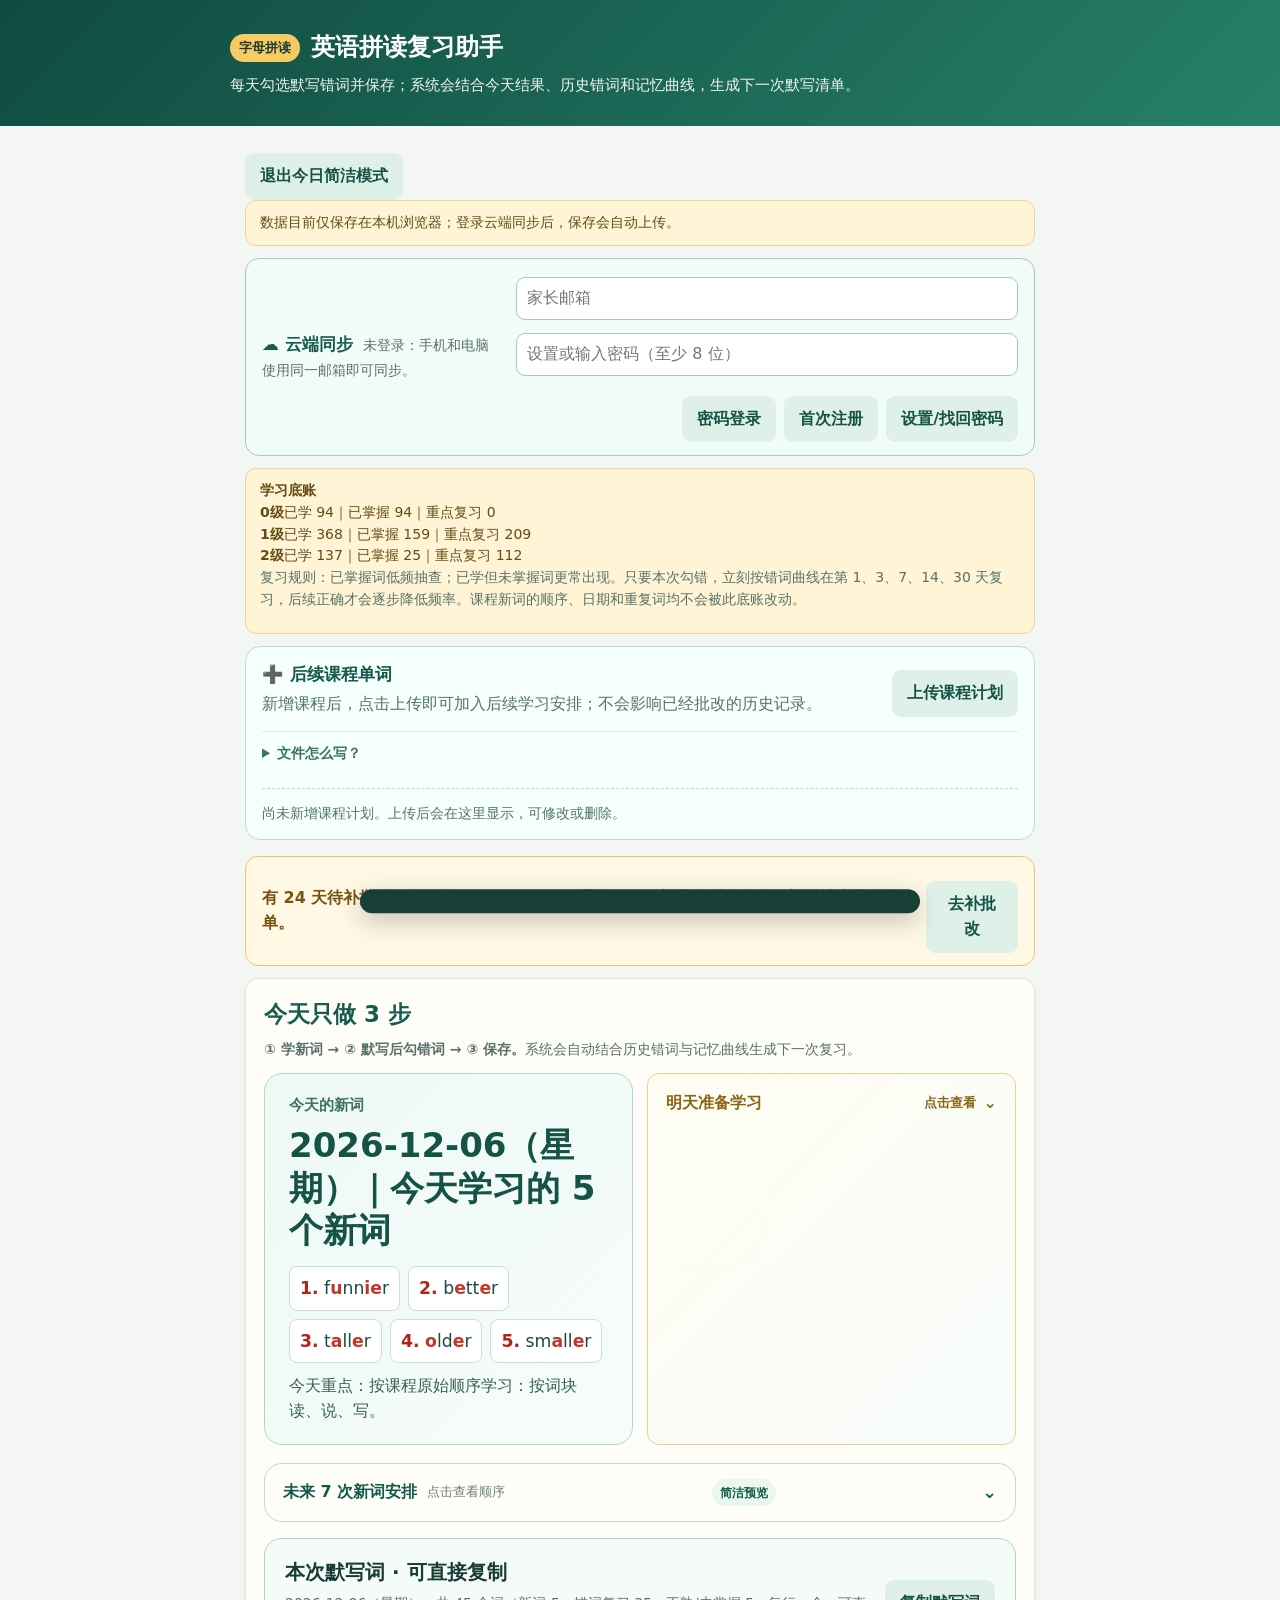
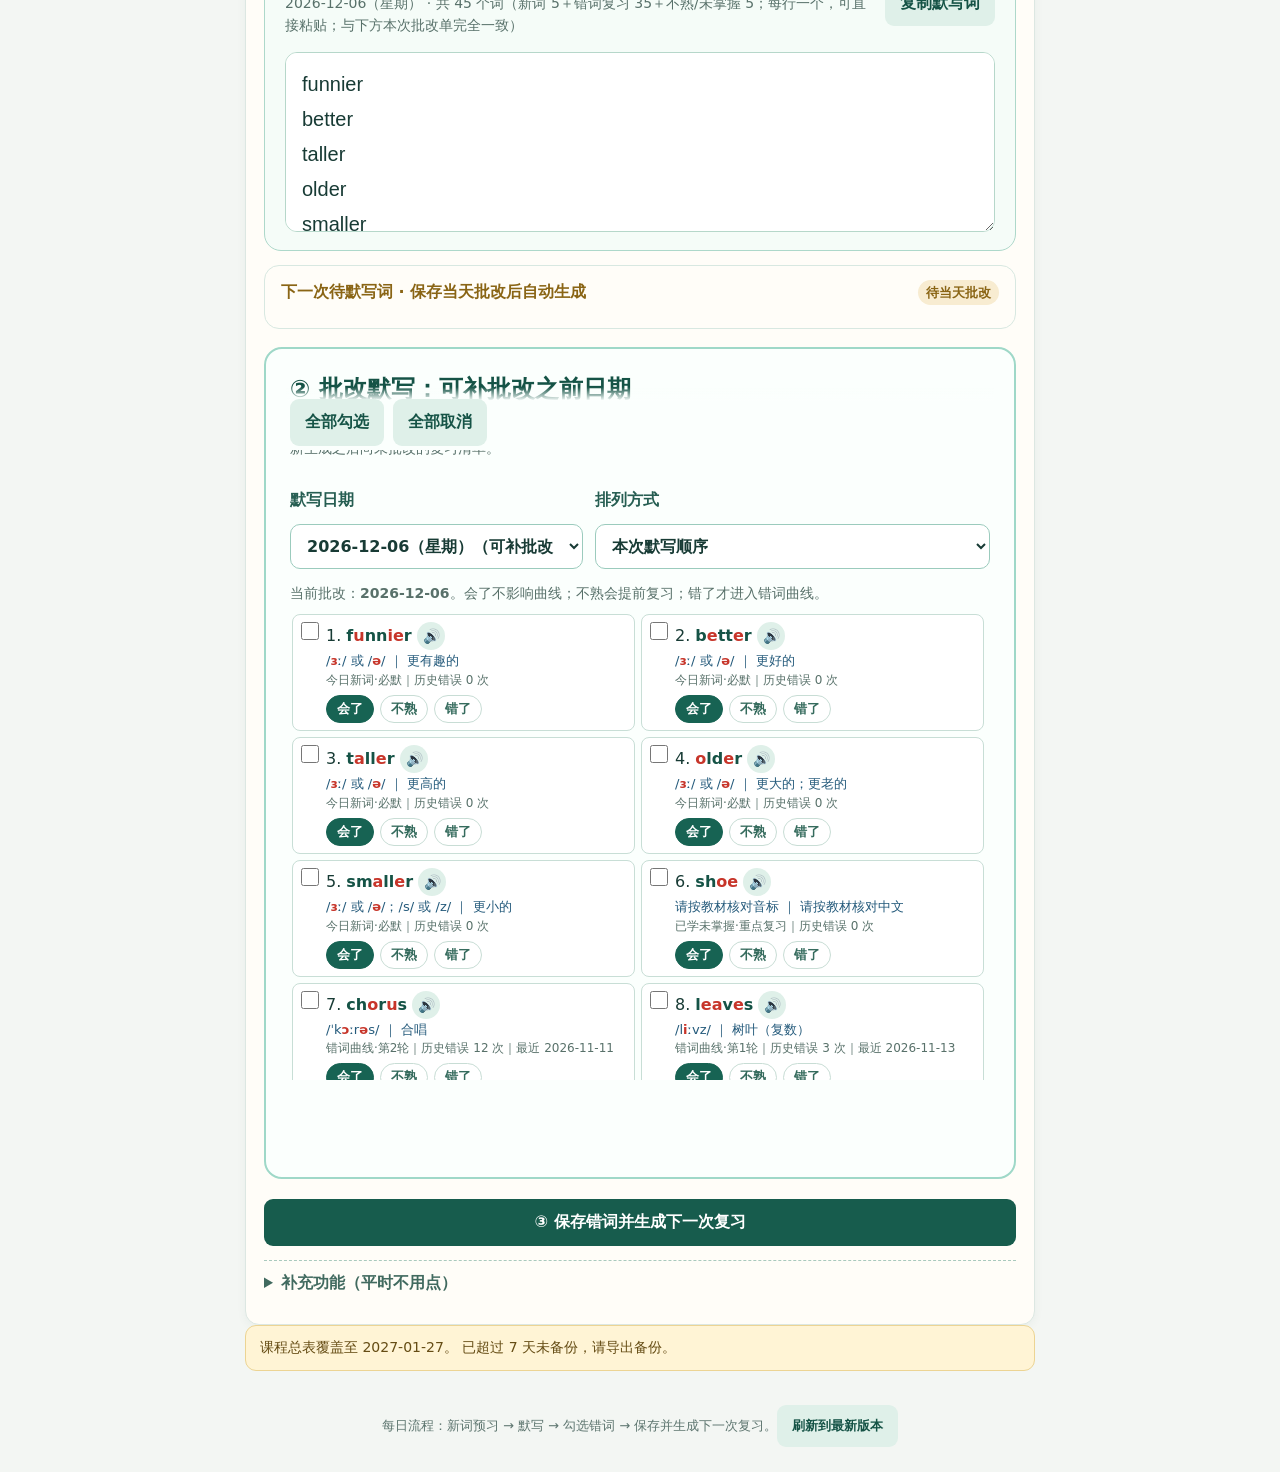
==== commit 36678447: "release: expose self-assessment and reliable save improvements" ====
--- a/index.html
+++ b/index.html
@@ -9,7 +9,7 @@
   <title>英语拼读复习助手</title>
   <link rel="stylesheet" href="./style.css" />
   <link rel="stylesheet" href="./upgrade.css?v=20261112-2" />
-  <link rel="stylesheet" href="./ui-20261115-37.css?v=20261120-56" />
+  <link rel="stylesheet" href="./ui-20261115-37.css?v=20261121-73" />
   <meta http-equiv="Cache-Control" content="no-store, no-cache, must-revalidate" />
 </head>
 <body>
@@ -69,12 +69,12 @@
       </details>
       <div class="correction-box" id="correctionBox">
         <h3>② 批改默写：可补批改之前日期</h3>
-        <p class="help">选择需要批改的日期；只勾选写错的词。保存后会重新生成之后尚未批改的复习清单。</p>
+        <p class="help">选择需要批改的日期；每个词可标“会了／不熟／错了”。“不熟”会提前复习，“错了”进入错词曲线；保存后会重新生成之后尚未批改的复习清单。</p>
         <div class="correction-controls">
           <label>默写日期 <select id="correctionDatePicker"></select></label>
           <label>排列方式 <select id="correctionSort"><option value="original">本次默写顺序</option><option value="errors">错误次数从多到少</option><option value="recent">最近加入错题优先</option></select></label>
         </div>
-        <p class="help">当前批改：<b id="correctionDate"></b>。没有错误就不勾选。</p>
+        <p class="help">当前批改：<b id="correctionDate"></b>。会了不影响曲线；不熟会提前复习；错了才进入错词曲线。</p>
         <div id="correctionWords" class="correction-words"></div>
         <div class="actions"><button type="button" class="secondary" id="selectAllErrors">全部勾选</button><button type="button" class="secondary" id="clearAllErrors">全部取消</button></div>
       </div>
@@ -193,7 +193,7 @@
   <script src="./mastery-baseline.js?v=20261121-72"></script>
   <script src="./planner.js?v=20261120-56"></script>
 <script src="./storage.js?v=20261120-56"></script>
-<script src="./app.js?v=20261121-72"></script>
+<script src="./app.js?v=20261121-73"></script>
 </body>
 </html>
 
--- a/ui-20261115-37.css
+++ b/ui-20261115-37.css
@@ -56,3 +56,17 @@
 .course-plan-manager{width:100%;border-top:1px dashed #b8ddd2;padding-top:10px}.manager-title{font-weight:800;color:#145a4c}.course-plan-day{margin:7px 0;border:1px solid #d8e8e1;border-radius:10px;background:#fff}.course-plan-day summary{padding:10px;cursor:pointer;font-weight:700;color:#397365}.course-editor{padding:0 10px 10px}.course-editor label{display:grid;gap:5px;font-weight:700}.course-editor input{min-width:0;box-sizing:border-box;border:1px solid #c9ddd6;border-radius:8px;padding:8px}.course-word-edit{display:grid;grid-template-columns:90px 72px 1fr 1fr;gap:7px;align-items:center;margin-top:8px}.course-word-edit span{font-size:.75rem;color:#397365;background:#eaf6f0;padding:3px;border-radius:6px;text-align:center}@media(max-width:640px){.course-word-edit{grid-template-columns:1fr 1fr}.course-word-edit b{grid-column:1/2}.course-word-edit span{grid-column:2/3}.course-word-edit input{grid-column:span 1}}
 
 .custom-words-manager{margin-top:9px}.custom-word-row{display:grid;grid-template-columns:92px 70px 1fr 130px auto;gap:7px;align-items:center;padding:8px;border:1px solid #d8e8e1;border-radius:8px;margin:6px 0;background:#fff}.custom-word-row span{font-size:.75rem;color:#397365;background:#eaf6f0;padding:3px;text-align:center;border-radius:5px}.custom-word-row small{color:#52746b}@media(max-width:640px){.custom-word-row{grid-template-columns:1fr 1fr}.custom-word-row small{grid-column:1/3}.custom-word-row input{grid-column:1/2}.custom-word-row button{grid-column:2/3}}
+
+
+/* 2026-11-21：批改状态与移动端可读性 */
+.correction-choice[data-status="unfamiliar"]{border-color:#e7b95b;background:#fff9e9}
+.correction-choice[data-status="wrong"]{border-color:#dc8b7b;background:#fff3f0}
+.word-status-actions{display:flex;gap:6px;flex-wrap:wrap;margin-top:7px}
+.word-status-actions button{border:1px solid #c8ddd5;background:#fff;color:#356b5d;border-radius:999px;padding:5px 10px;font:inherit;font-size:.82rem;font-weight:700;cursor:pointer}
+.correction-choice[data-status="known"] .word-status-actions [data-word-status="known"],
+.correction-choice[data-status="unfamiliar"] .word-status-actions [data-word-status="unfamiliar"],
+.correction-choice[data-status="wrong"] .word-status-actions [data-word-status="wrong"]{background:#176353;color:#fff;border-color:#176353}
+.correction-choice[data-status="unfamiliar"] .word-status-actions [data-word-status="unfamiliar"]{background:#a16c07;border-color:#a16c07}
+.correction-choice[data-status="wrong"] .word-status-actions [data-word-status="wrong"]{background:#b34436;border-color:#b34436}
+.word-status-actions button:disabled{opacity:.55;cursor:not-allowed}
+@media(max-width:640px){.word-status-actions{width:100%}.word-status-actions button{flex:1;padding:8px 4px}.correction-choice{align-items:flex-start}}
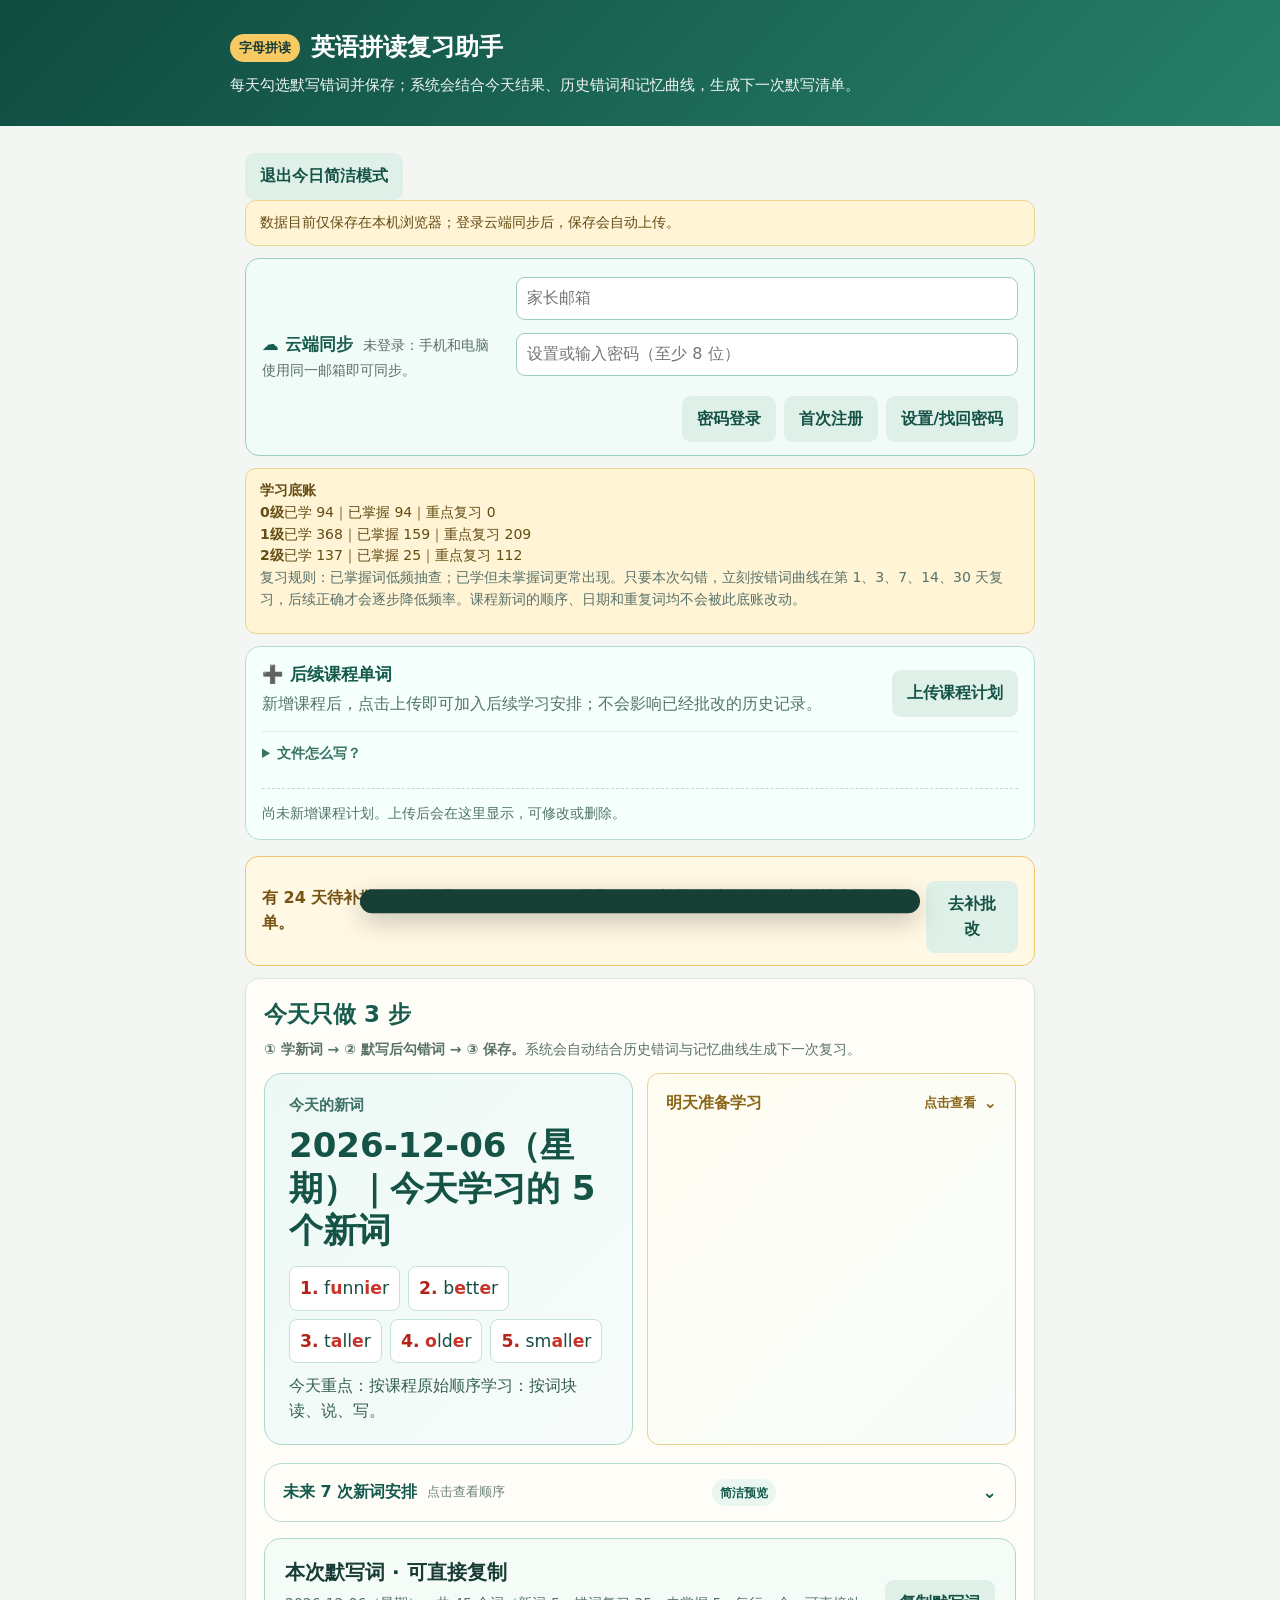
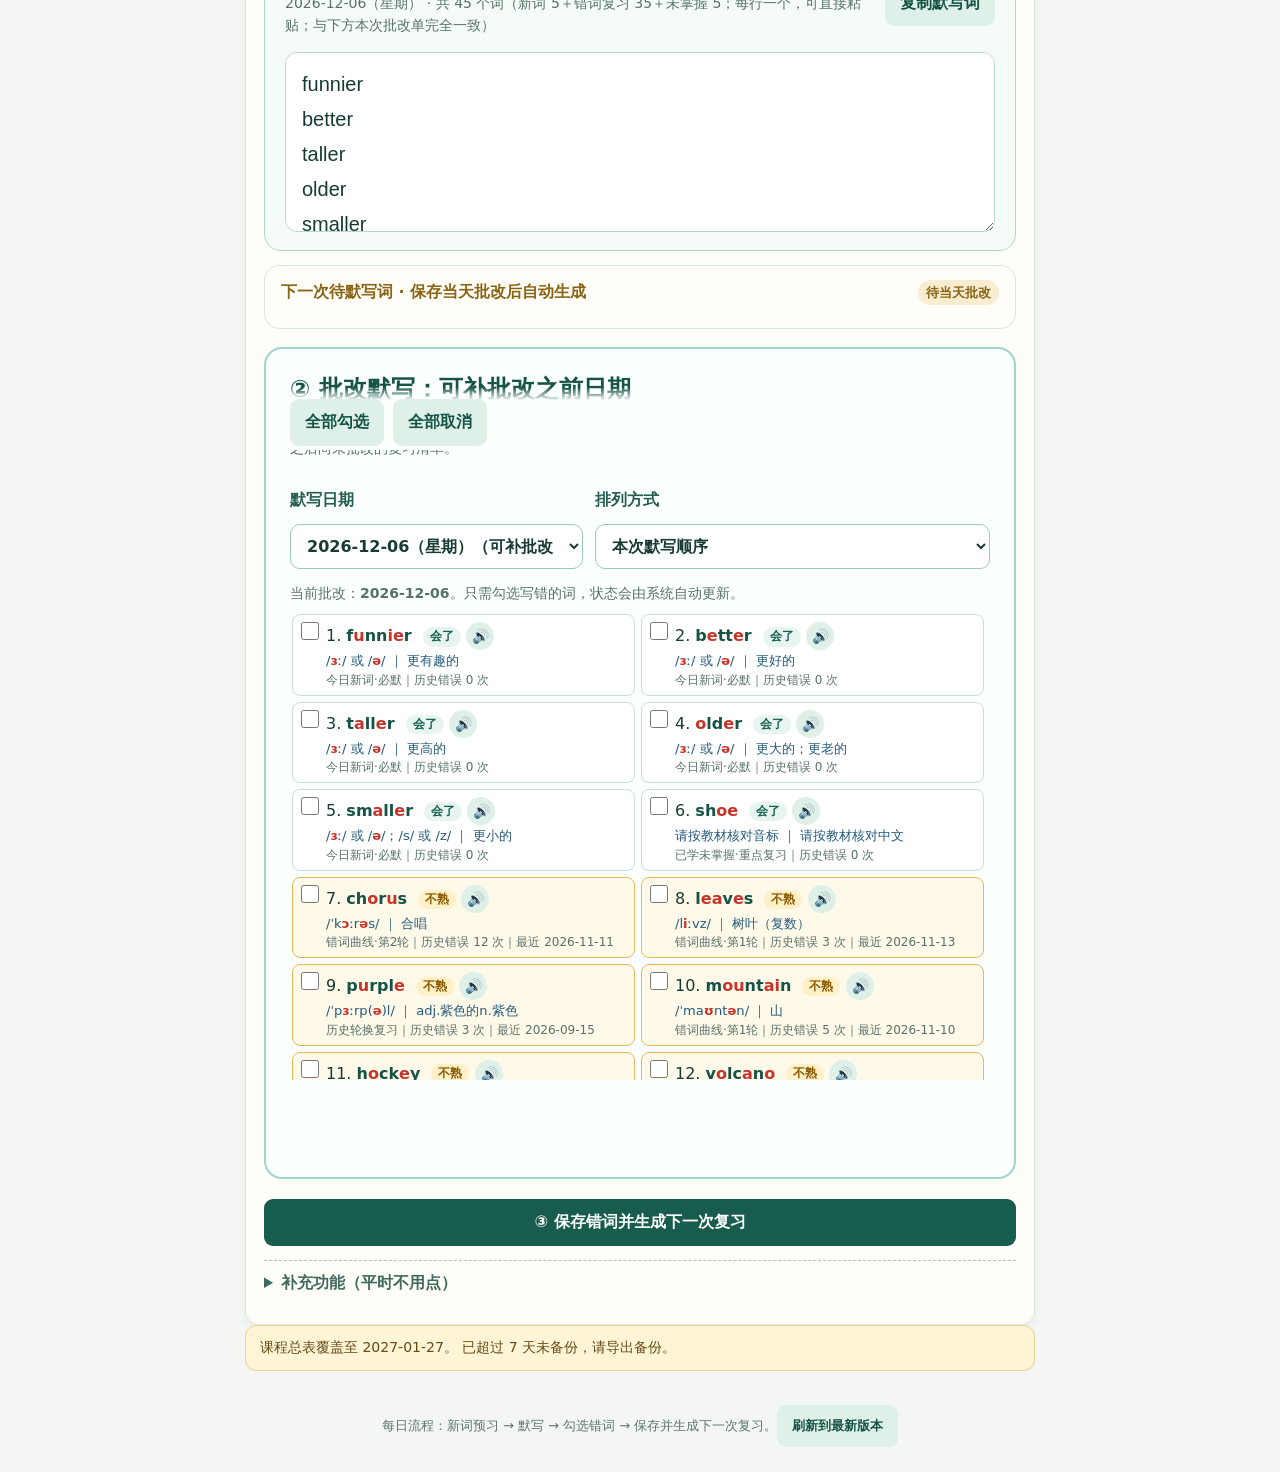
==== commit 53e27e4d: "fix: clarify correction statuses are automatic" ====
--- a/index.html
+++ b/index.html
@@ -9,7 +9,7 @@
   <title>英语拼读复习助手</title>
   <link rel="stylesheet" href="./style.css" />
   <link rel="stylesheet" href="./upgrade.css?v=20261112-2" />
-  <link rel="stylesheet" href="./ui-20261115-37.css?v=20261121-73" />
+  <link rel="stylesheet" href="./ui-20261115-37.css?v=20261121-74" />
   <meta http-equiv="Cache-Control" content="no-store, no-cache, must-revalidate" />
 </head>
 <body>
@@ -69,12 +69,12 @@
       </details>
       <div class="correction-box" id="correctionBox">
         <h3>② 批改默写：可补批改之前日期</h3>
-        <p class="help">选择需要批改的日期；每个词可标“会了／不熟／错了”。“不熟”会提前复习，“错了”进入错词曲线；保存后会重新生成之后尚未批改的复习清单。</p>
+        <p class="help">选择需要批改的日期；只勾选写错的词。“会了／不熟／错了”由系统根据历次批改自动分析；保存后会重新生成之后尚未批改的复习清单。</p>
         <div class="correction-controls">
           <label>默写日期 <select id="correctionDatePicker"></select></label>
           <label>排列方式 <select id="correctionSort"><option value="original">本次默写顺序</option><option value="errors">错误次数从多到少</option><option value="recent">最近加入错题优先</option></select></label>
         </div>
-        <p class="help">当前批改：<b id="correctionDate"></b>。会了不影响曲线；不熟会提前复习；错了才进入错词曲线。</p>
+        <p class="help">当前批改：<b id="correctionDate"></b>。只需勾选写错的词，状态会由系统自动更新。</p>
         <div id="correctionWords" class="correction-words"></div>
         <div class="actions"><button type="button" class="secondary" id="selectAllErrors">全部勾选</button><button type="button" class="secondary" id="clearAllErrors">全部取消</button></div>
       </div>
@@ -193,7 +193,7 @@
   <script src="./mastery-baseline.js?v=20261121-72"></script>
   <script src="./planner.js?v=20261120-56"></script>
 <script src="./storage.js?v=20261120-56"></script>
-<script src="./app.js?v=20261121-73"></script>
+<script src="./app.js?v=20261121-74"></script>
 </body>
 </html>
 
--- a/ui-20261115-37.css
+++ b/ui-20261115-37.css
@@ -58,15 +58,10 @@
 .custom-words-manager{margin-top:9px}.custom-word-row{display:grid;grid-template-columns:92px 70px 1fr 130px auto;gap:7px;align-items:center;padding:8px;border:1px solid #d8e8e1;border-radius:8px;margin:6px 0;background:#fff}.custom-word-row span{font-size:.75rem;color:#397365;background:#eaf6f0;padding:3px;text-align:center;border-radius:5px}.custom-word-row small{color:#52746b}@media(max-width:640px){.custom-word-row{grid-template-columns:1fr 1fr}.custom-word-row small{grid-column:1/3}.custom-word-row input{grid-column:1/2}.custom-word-row button{grid-column:2/3}}
 
 
-/* 2026-11-21：批改状态与移动端可读性 */
+/* 2026-11-21：系统自动分析的批改状态 */
 .correction-choice[data-status="unfamiliar"]{border-color:#e7b95b;background:#fff9e9}
 .correction-choice[data-status="wrong"]{border-color:#dc8b7b;background:#fff3f0}
-.word-status-actions{display:flex;gap:6px;flex-wrap:wrap;margin-top:7px}
-.word-status-actions button{border:1px solid #c8ddd5;background:#fff;color:#356b5d;border-radius:999px;padding:5px 10px;font:inherit;font-size:.82rem;font-weight:700;cursor:pointer}
-.correction-choice[data-status="known"] .word-status-actions [data-word-status="known"],
-.correction-choice[data-status="unfamiliar"] .word-status-actions [data-word-status="unfamiliar"],
-.correction-choice[data-status="wrong"] .word-status-actions [data-word-status="wrong"]{background:#176353;color:#fff;border-color:#176353}
-.correction-choice[data-status="unfamiliar"] .word-status-actions [data-word-status="unfamiliar"]{background:#a16c07;border-color:#a16c07}
-.correction-choice[data-status="wrong"] .word-status-actions [data-word-status="wrong"]{background:#b34436;border-color:#b34436}
-.word-status-actions button:disabled{opacity:.55;cursor:not-allowed}
-@media(max-width:640px){.word-status-actions{width:100%}.word-status-actions button{flex:1;padding:8px 4px}.correction-choice{align-items:flex-start}}
+.auto-status{display:inline-block;margin-left:6px;padding:2px 7px;border-radius:999px;font-size:.76rem;font-weight:800;vertical-align:middle;background:#e8f4ef;color:#176353}
+.auto-status-unfamiliar{background:#fff0c8;color:#8a5a00}
+.auto-status-wrong{background:#fee0dc;color:#a6362b}
+@media(max-width:640px){.auto-status{margin-left:4px}.correction-choice{align-items:flex-start}}
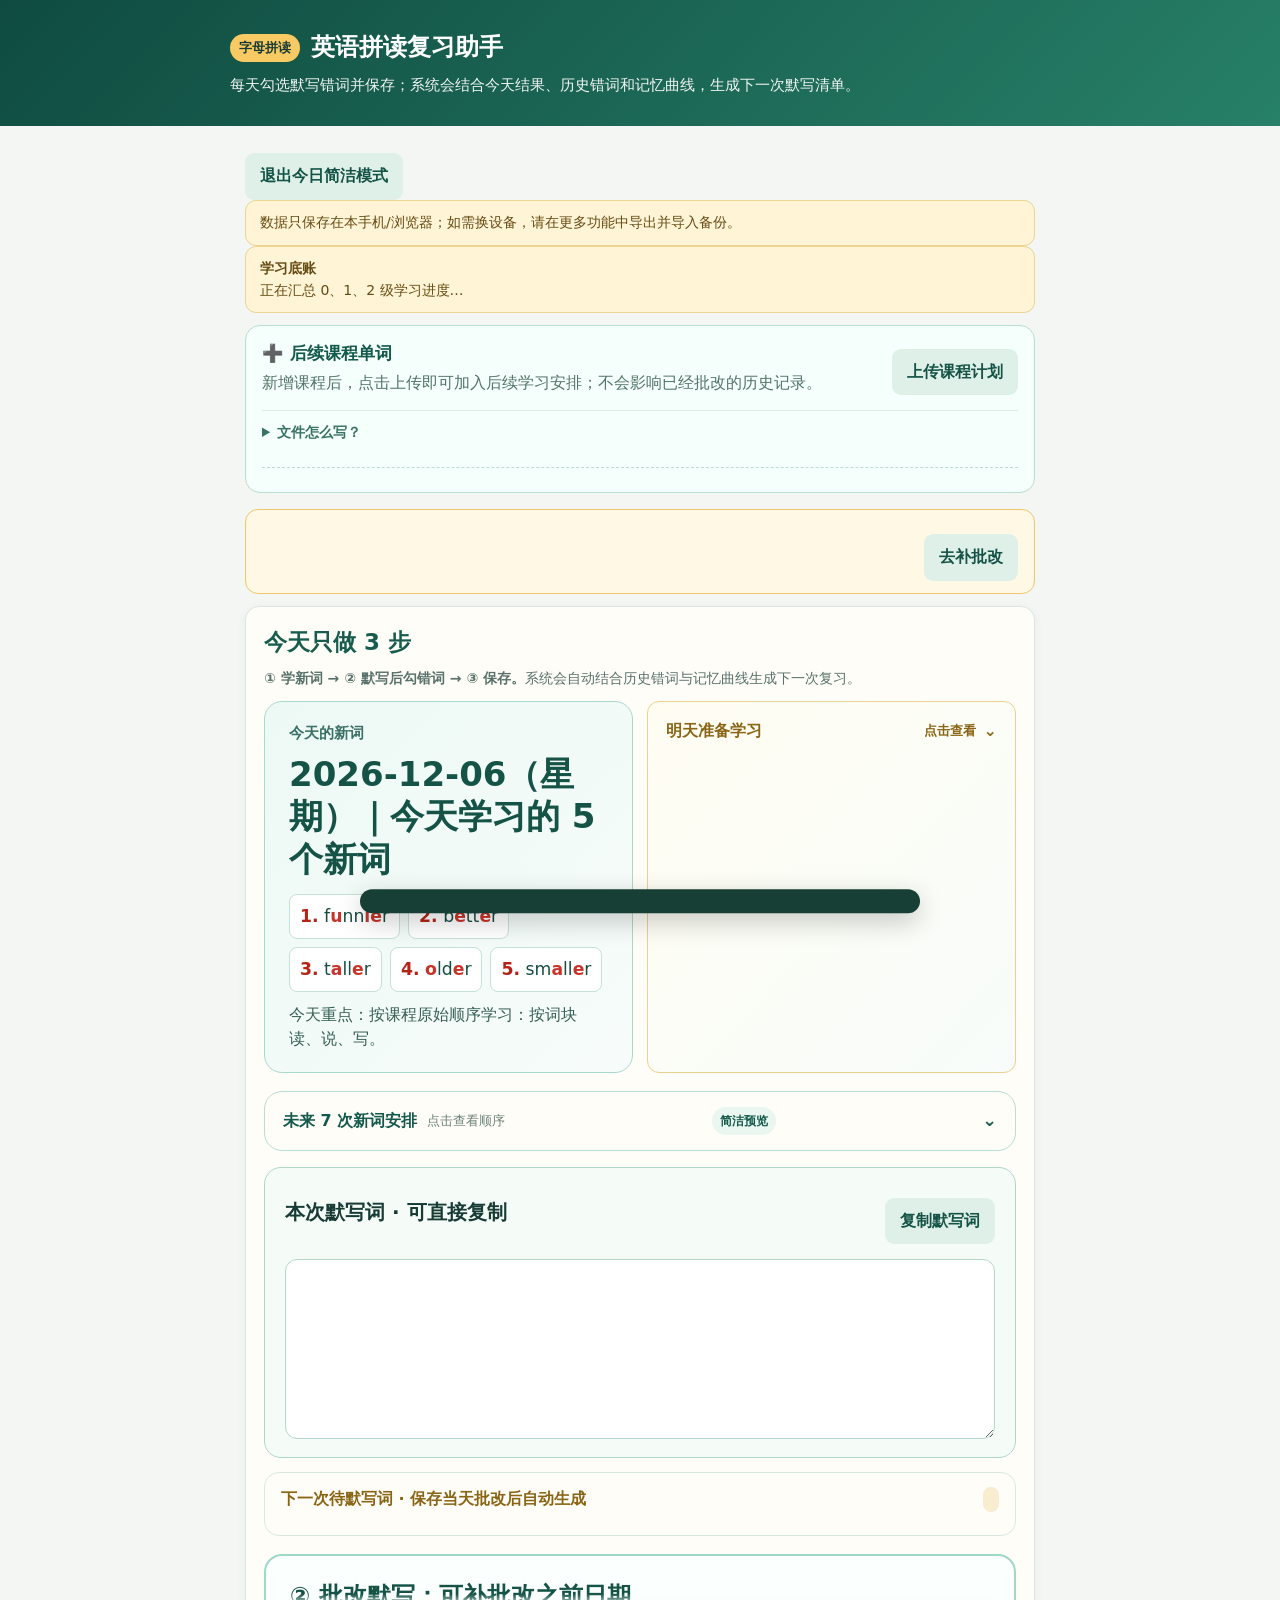
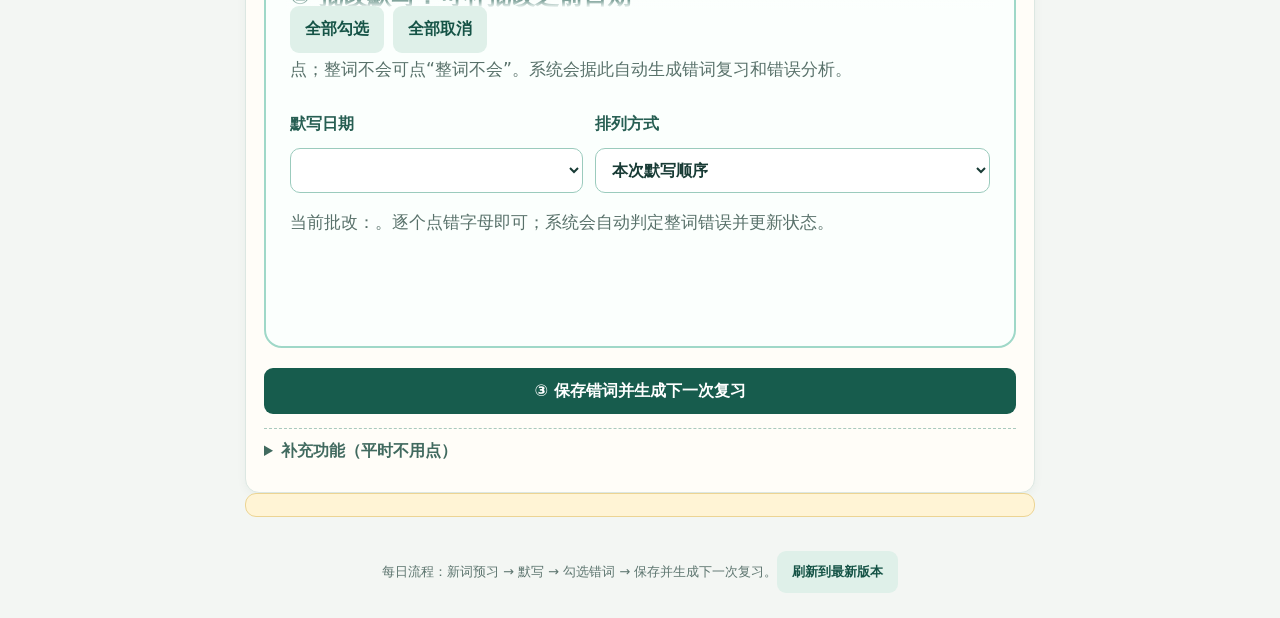
==== commit 07c4a8ee: "release: add letter-level correction guidance" ====
--- a/index.html
+++ b/index.html
@@ -9,7 +9,7 @@
   <title>英语拼读复习助手</title>
   <link rel="stylesheet" href="./style.css" />
   <link rel="stylesheet" href="./upgrade.css?v=20261112-2" />
-  <link rel="stylesheet" href="./ui-20261115-37.css?v=20261121-74" />
+  <link rel="stylesheet" href="./ui-20261115-37.css?v=20261121-75" />
   <meta http-equiv="Cache-Control" content="no-store, no-cache, must-revalidate" />
 </head>
 <body>
@@ -69,12 +69,12 @@
       </details>
       <div class="correction-box" id="correctionBox">
         <h3>② 批改默写：可补批改之前日期</h3>
-        <p class="help">选择需要批改的日期；只勾选写错的词。“会了／不熟／错了”由系统根据历次批改自动分析；保存后会重新生成之后尚未批改的复习清单。</p>
+        <p class="help">选择需要批改的日期；请点孩子写错、漏写或顺序错误的字母（短语空格也能点）。全对不用点；整词不会可点“整词不会”。系统会据此自动生成错词复习和错误分析。</p>
         <div class="correction-controls">
           <label>默写日期 <select id="correctionDatePicker"></select></label>
           <label>排列方式 <select id="correctionSort"><option value="original">本次默写顺序</option><option value="errors">错误次数从多到少</option><option value="recent">最近加入错题优先</option></select></label>
         </div>
-        <p class="help">当前批改：<b id="correctionDate"></b>。只需勾选写错的词，状态会由系统自动更新。</p>
+        <p class="help">当前批改：<b id="correctionDate"></b>。逐个点错字母即可；系统会自动判定整词错误并更新状态。</p>
         <div id="correctionWords" class="correction-words"></div>
         <div class="actions"><button type="button" class="secondary" id="selectAllErrors">全部勾选</button><button type="button" class="secondary" id="clearAllErrors">全部取消</button></div>
       </div>
@@ -193,7 +193,7 @@
   <script src="./mastery-baseline.js?v=20261121-72"></script>
   <script src="./planner.js?v=20261120-56"></script>
 <script src="./storage.js?v=20261120-56"></script>
-<script src="./app.js?v=20261121-74"></script>
+<script src="./app.js?v=20261121-75"></script>
 </body>
 </html>
 
--- a/ui-20261115-37.css
+++ b/ui-20261115-37.css
@@ -65,3 +65,37 @@
 .auto-status-unfamiliar{background:#fff0c8;color:#8a5a00}
 .auto-status-wrong{background:#fee0dc;color:#a6362b}
 @media(max-width:640px){.auto-status{margin-left:4px}.correction-choice{align-items:flex-start}}
+
+
+/* 2026-11-21：按错字母批改，优先保证手机点击和阅读 */
+.correction-box{padding:28px 30px}
+.correction-box h3{font-size:2rem}
+.correction-box>.help{font-size:1.08rem;line-height:1.75}
+.correction-choice{padding:18px 20px;gap:16px}
+.correction-choice>input{width:24px;height:24px;flex:0 0 auto;margin-top:7px}
+.correction-choice>span{font-size:1.28rem;line-height:1.65}
+.correction-choice b{font-size:1.42rem}
+.correction-choice small{font-size:1rem;line-height:1.55}
+.letter-picker{display:flex;align-items:center;gap:10px;flex-wrap:wrap;margin-top:12px;padding:12px;border:1px dashed #a8d8ca;border-radius:12px;background:#fafffd}
+.letter-picker-title{width:100%;font-size:1rem;font-weight:800;color:#245f51}
+.letter-chips{display:flex;gap:7px;flex-wrap:wrap}
+.letter-chip,.letter-all{min-width:42px;min-height:46px;padding:5px 10px;border:1px solid #9ecfc0;border-radius:10px;background:#fff;color:#164f43;font:inherit;font-size:1.22rem;font-weight:800;cursor:pointer}
+.letter-chip.space-chip{min-width:62px;font-size:.96rem;color:#50776d}
+.letter-chip.is-wrong,.letter-all.is-wrong{background:#ffe1dc;border-color:#d46455;color:#992f24}
+.letter-all{margin-left:auto;background:#fff5ee;border-color:#e0a16d;color:#9a551b;font-size:1rem}
+.letter-analysis{margin-top:18px;padding:18px;border:1px solid #a8d8ca;border-radius:14px;background:#f7fffb}
+.letter-analysis h3{margin:0 0 8px;color:#145a4c;font-size:1.25rem}
+.letter-analysis ul{margin:8px 0;padding-left:1.25rem;line-height:1.75}
+@media(max-width:640px){
+  .correction-box{padding:22px 16px}
+  .correction-box h3{font-size:1.55rem}
+  .correction-choice{padding:16px 13px}
+  .correction-choice>span{font-size:1.17rem}
+  .correction-choice b{font-size:1.32rem}
+  .correction-choice small{font-size:.95rem}
+  .letter-picker{padding:11px 9px;gap:8px}
+  .letter-chips{gap:6px}
+  .letter-chip,.letter-all{min-width:40px;min-height:45px;padding:4px 8px;font-size:1.15rem}
+  .letter-chip.space-chip{min-width:57px;font-size:.9rem}
+  .letter-all{margin-left:0;width:100%;font-size:1.05rem}
+}
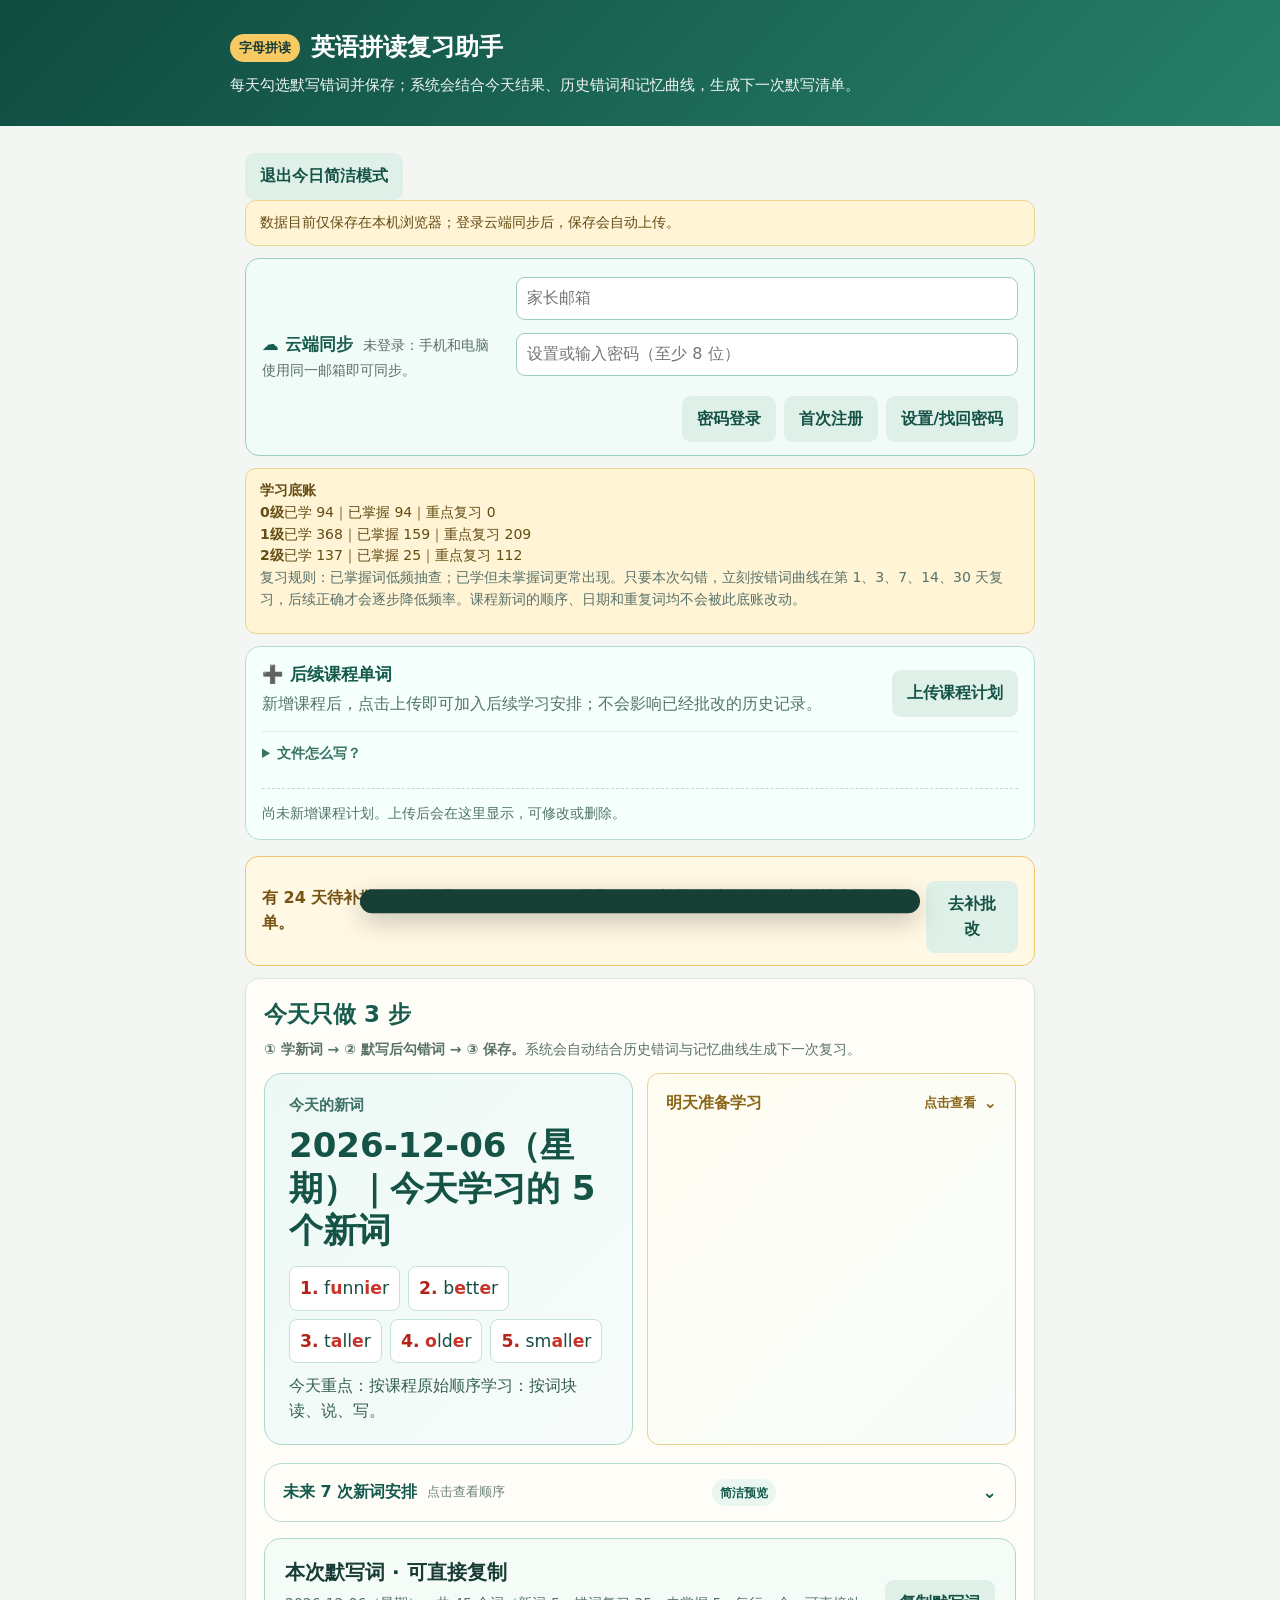
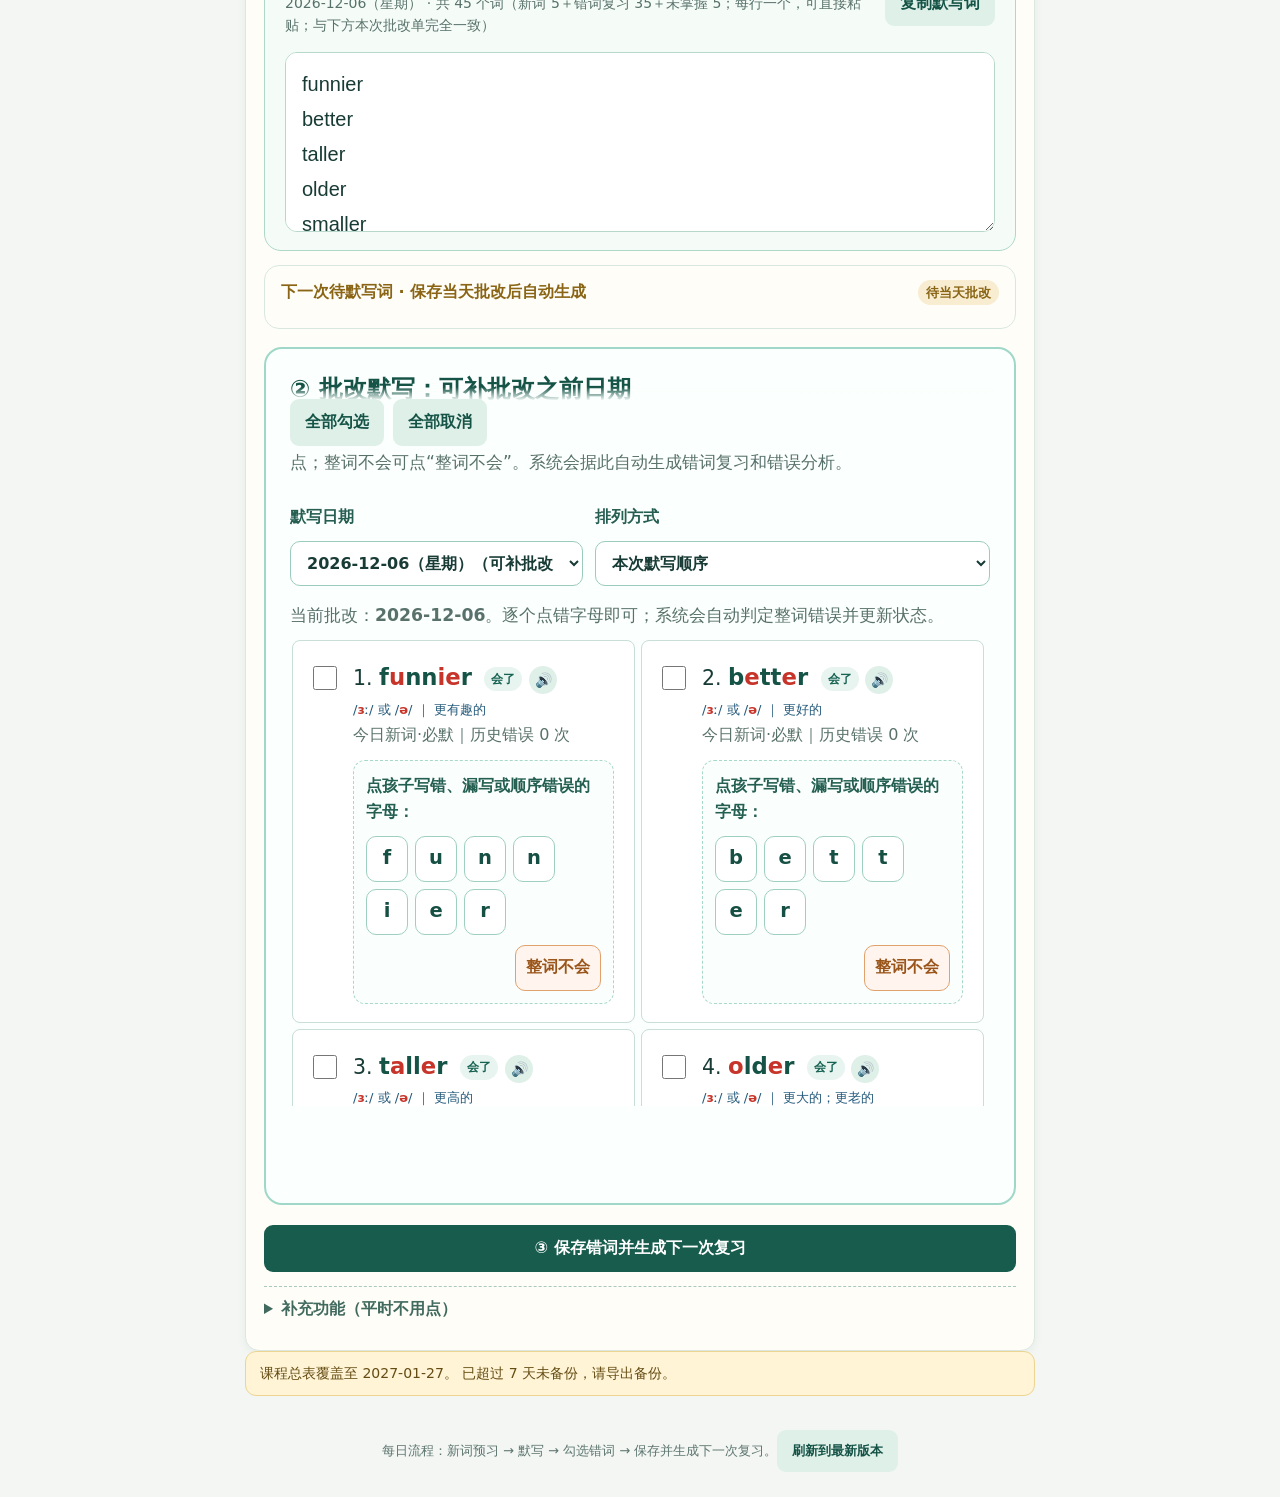
==== commit ac1d1fd9: "release: serve verified correction picker fix" ====
--- a/index.html
+++ b/index.html
@@ -193,7 +193,7 @@
   <script src="./mastery-baseline.js?v=20261121-72"></script>
   <script src="./planner.js?v=20261120-56"></script>
 <script src="./storage.js?v=20261120-56"></script>
-<script src="./app.js?v=20261121-75"></script>
+<script src="./app.js?v=20261121-76"></script>
 </body>
 </html>
 
